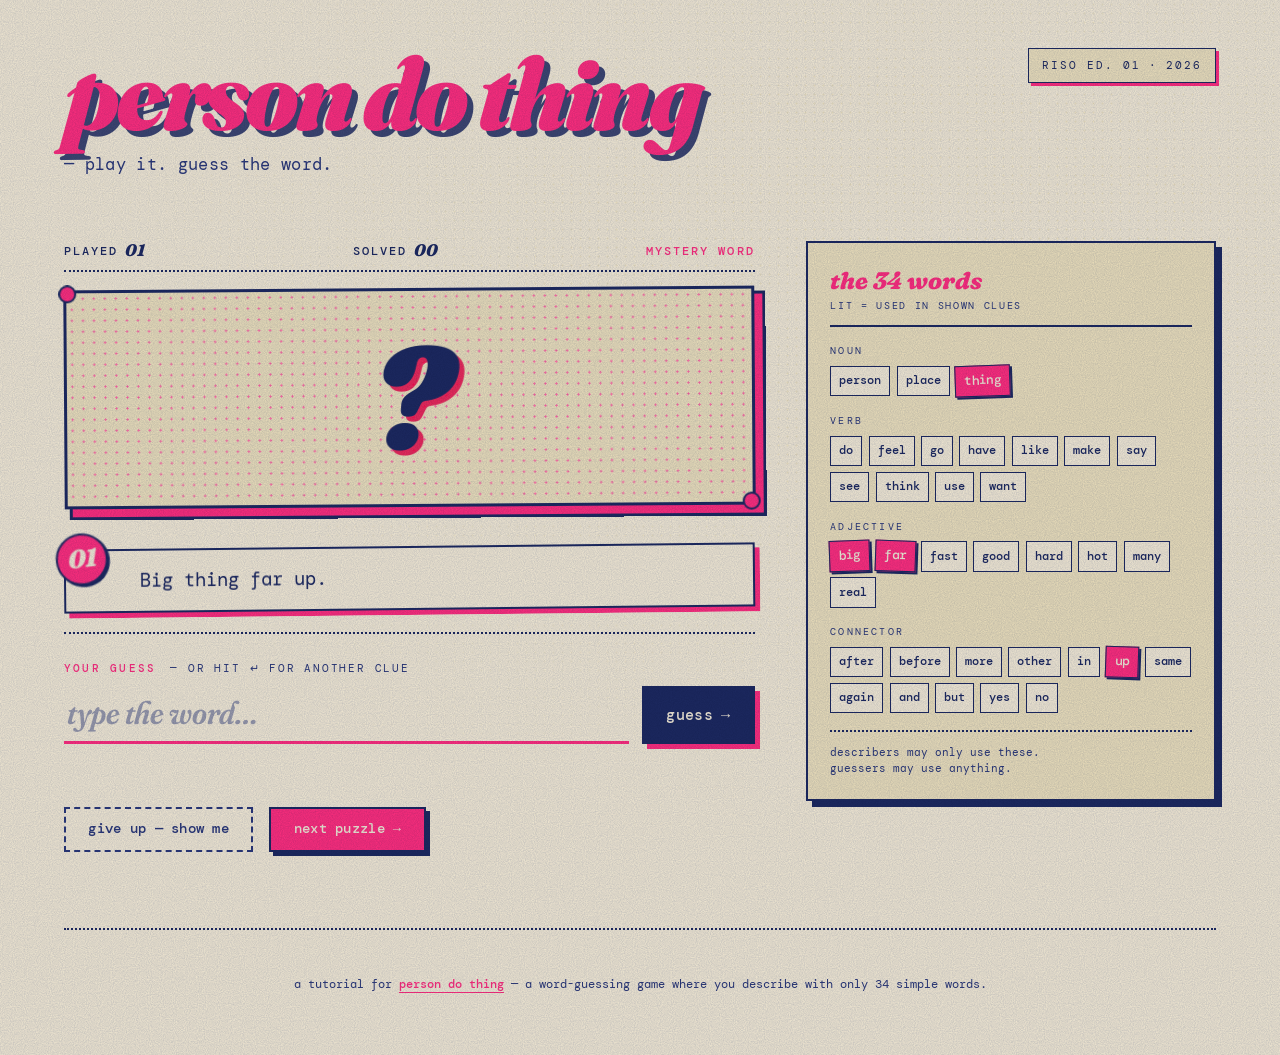
==== index.html @ 8bbe28fc "Add more puzzles" ====
<!doctype html>
<html lang="en">
<head>
  <meta charset="utf-8">
  <meta name="viewport" content="width=device-width, initial-scale=1">
  <title>Person Do Thing — play it</title>
  <meta name="description" content="An interactive tutorial for Person Do Thing. Guess the hidden word from clues built using only 34 simple words.">
  <link rel="preconnect" href="https://fonts.googleapis.com">
  <link rel="preconnect" href="https://fonts.gstatic.com" crossorigin>
  <link href="https://fonts.googleapis.com/css2?family=Fraunces:ital,opsz,wght,SOFT@0,9..144,300..900,0..100;1,9..144,300..900,0..100&family=DM+Mono:ital,wght@0,300;0,400;0,500;1,400&display=swap" rel="stylesheet">
  <link rel="stylesheet" href="styles.css">
</head>
<body>
  <div class="grain" aria-hidden="true"></div>
  <div class="halftone-bg" aria-hidden="true"></div>

  <header class="masthead">
    <div class="title-stack">
      <h1 class="title" data-text="Person Do Thing">Person Do Thing</h1>
      <p class="subtitle">— play it. guess the word.</p>
    </div>
    <div class="colophon">
      <span>riso ed. 01</span>
      <span>·</span>
      <span>2026</span>
    </div>
  </header>

  <main class="stage">
    <section class="puzzle">
      <div class="puzzle-meta">
        <span class="meta-stat">played <strong id="played-num">00</strong></span>
        <span class="meta-stat meta-solved">solved <strong id="solved-num">00</strong></span>
        <span class="puzzle-label">mystery word</span>
      </div>

      <div class="mystery" id="mystery" data-state="hidden">
        <span class="mystery-text" id="mystery-text" data-text="?">?</span>
      </div>

      <ol class="clues" id="clues" aria-live="polite"></ol>

      <form class="guess-form" id="guess-form" autocomplete="off" novalidate>
        <label class="guess-label" for="guess-input">
          your guess <span class="guess-hint">— or hit ↵ for another clue</span>
        </label>
        <div class="guess-row">
          <input
            class="guess-input"
            id="guess-input"
            type="text"
            placeholder="type the word…"
            spellcheck="false"
            autocapitalize="off">
          <button class="btn btn-primary" type="submit">
            guess <span class="btn-arrow">→</span>
          </button>
        </div>
        <p class="feedback" id="feedback" aria-live="polite"></p>
      </form>

      <div class="reveal-controls">
        <button class="btn btn-ghost" id="reveal-btn" type="button">give up — show me</button>
        <button class="btn btn-ghost btn-next" id="next-puzzle-btn" type="button" hidden>
          next puzzle <span class="btn-arrow">→</span>
        </button>
      </div>
    </section>

    <aside class="palette" aria-label="Allowed vocabulary">
      <div class="palette-header">
        <span class="palette-title">the 34 words</span>
        <span class="palette-sub">lit = used in shown clues</span>
      </div>

      <div class="palette-group">
        <span class="palette-cat">noun</span>
        <ul class="palette-words" id="cat-noun"></ul>
      </div>
      <div class="palette-group">
        <span class="palette-cat">verb</span>
        <ul class="palette-words" id="cat-verb"></ul>
      </div>
      <div class="palette-group">
        <span class="palette-cat">adjective</span>
        <ul class="palette-words" id="cat-adj"></ul>
      </div>
      <div class="palette-group">
        <span class="palette-cat">connector</span>
        <ul class="palette-words" id="cat-conn"></ul>
      </div>

      <p class="palette-foot">describers may only use these.<br>guessers may use anything.</p>
    </aside>
  </main>

  <footer class="footer">
    <p>
      a tutorial for <a href="https://persondothing.com">person do thing</a> —
      a word-guessing game where you describe with only 34 simple words.
    </p>
  </footer>

  <script src="app.js" defer></script>
</body>
</html>
---- styles.css ----
/* ============================================================
   PERSON DO THING — riso zine edition
   palette: cream paper, federal ink blue, fluorescent pink
   ============================================================ */

:root {
  --paper:      #f3e9d2;
  --paper-2:    #ecdfba;
  --paper-3:    #e3d39e;
  --ink:        #1c2960;
  --ink-soft:   #2a3878;
  --pink:       #ff2e7e;
  --pink-soft:  #ff6ba3;
  --black:      #14141a;

  --font-display: "Fraunces", "Times New Roman", serif;
  --font-mono:    "DM Mono", "Courier New", monospace;

  --rotate-1: -0.6deg;
  --rotate-2:  0.5deg;
  --rotate-3: -0.3deg;
  --rotate-4:  0.8deg;

  --shadow-pink: 5px 5px 0 0 var(--pink);
  --shadow-ink:  5px 5px 0 0 var(--ink);
}

* { box-sizing: border-box; }

html {
  scroll-behavior: smooth;
  -webkit-text-size-adjust: 100%;
}

body {
  margin: 0;
  background: var(--paper);
  color: var(--ink);
  font-family: var(--font-mono);
  font-size: 16px;
  line-height: 1.55;
  font-feature-settings: "ss01", "ss02";
  min-height: 100vh;
  position: relative;
  overflow-x: hidden;
}

/* ---------- texture overlays ---------- */

.grain {
  position: fixed;
  inset: -50%;
  pointer-events: none;
  z-index: 100;
  opacity: 0.32;
  mix-blend-mode: multiply;
  background-image: url("data:image/svg+xml;utf8,<svg xmlns='http://www.w3.org/2000/svg' width='280' height='280'><filter id='n'><feTurbulence type='fractalNoise' baseFrequency='0.92' numOctaves='2' stitchTiles='stitch'/><feColorMatrix type='matrix' values='0 0 0 0 0.11  0 0 0 0 0.16  0 0 0 0 0.38  0 0 0 1 0'/></filter><rect width='100%25' height='100%25' filter='url(%23n)'/></svg>");
}

.halftone-bg {
  position: fixed;
  inset: 0;
  pointer-events: none;
  z-index: 0;
  opacity: 0.35;
  background-image: radial-gradient(circle at center, var(--paper-3) 0.8px, transparent 1.2px);
  background-size: 9px 9px;
  mask-image: radial-gradient(ellipse 80% 70% at 70% 30%, #000 30%, transparent 100%);
  -webkit-mask-image: radial-gradient(ellipse 80% 70% at 70% 30%, #000 30%, transparent 100%);
}

/* ---------- layout shell ---------- */

.masthead,
.stage,
.footer {
  position: relative;
  z-index: 2;
}

.masthead {
  display: flex;
  justify-content: space-between;
  align-items: flex-start;
  padding: clamp(1.5rem, 4vw, 3rem) clamp(1.5rem, 5vw, 4rem) 0;
  gap: 2rem;
}

.title-stack { max-width: 80%; }

.title {
  font-family: var(--font-display);
  font-weight: 900;
  font-variation-settings: "SOFT" 30, "opsz" 144;
  font-size: clamp(2.6rem, 8.4vw, 6.4rem);
  line-height: 0.88;
  letter-spacing: -0.035em;
  color: var(--pink);
  margin: 0;
  position: relative;
  display: inline-block;
  text-transform: lowercase;
  font-style: italic;
  animation: title-stamp 0.9s cubic-bezier(.2,.9,.25,1.2) both;
}

.title::before {
  content: attr(data-text);
  position: absolute;
  inset: 0;
  color: var(--ink);
  z-index: -1;
  transform: translate(6px, 6px);
  mix-blend-mode: multiply;
  opacity: 0.85;
}

@keyframes title-stamp {
  0%   { opacity: 0; transform: translateY(-12px) rotate(-2deg) scale(1.04); }
  60%  { opacity: 1; transform: translateY(2px) rotate(0.4deg) scale(0.99); }
  100% { opacity: 1; transform: translateY(0) rotate(0) scale(1); }
}

.subtitle {
  font-family: var(--font-mono);
  font-size: clamp(0.85rem, 1.4vw, 1.05rem);
  margin: 0.8rem 0 0;
  color: var(--ink-soft);
  letter-spacing: 0.02em;
  animation: fade-in 1s 0.4s both;
}

.colophon {
  font-family: var(--font-mono);
  font-size: 0.7rem;
  text-transform: uppercase;
  letter-spacing: 0.18em;
  color: var(--ink);
  display: flex;
  gap: 0.5rem;
  padding: 0.5rem 0.8rem;
  border: 1.5px solid var(--ink);
  background: var(--paper-2);
  box-shadow: 3px 3px 0 0 var(--pink);
  transform: rotate(2deg);
  white-space: nowrap;
  animation: fade-in 1s 0.6s both;
}

@keyframes fade-in {
  from { opacity: 0; transform: translateY(6px); }
  to   { opacity: 1; transform: translateY(0); }
}

/* ---------- main stage grid ---------- */

.stage {
  display: grid;
  grid-template-columns: minmax(0, 1.6fr) minmax(0, 0.95fr);
  gap: clamp(2rem, 4vw, 4rem);
  padding: clamp(2rem, 5vw, 4rem) clamp(1.5rem, 5vw, 4rem) clamp(3rem, 6vw, 5rem);
  align-items: start;
}

@media (max-width: 880px) {
  .stage {
    grid-template-columns: 1fr;
  }
}

/* ---------- puzzle column ---------- */

.puzzle {
  position: relative;
  animation: fade-in 0.9s 0.2s both;
}

.puzzle-meta {
  display: flex;
  justify-content: space-between;
  align-items: baseline;
  gap: 1rem;
  flex-wrap: wrap;
  font-family: var(--font-mono);
  text-transform: uppercase;
  letter-spacing: 0.18em;
  font-size: 0.72rem;
  color: var(--ink-soft);
  margin-bottom: 0.6rem;
  padding-bottom: 0.6rem;
  border-bottom: 2px dotted var(--ink);
}

.meta-stat {
  font-weight: 500;
  color: var(--ink);
  display: inline-flex;
  gap: 0.4rem;
  align-items: baseline;
}

.meta-stat strong {
  font-family: var(--font-display);
  font-style: italic;
  font-variation-settings: "SOFT" 50;
  font-weight: 800;
  font-size: 1.05rem;
  letter-spacing: -0.01em;
  color: var(--ink);
  line-height: 1;
  position: relative;
  top: 1px;
}

.meta-solved.has-solves strong {
  color: var(--pink);
}

.puzzle-label {
  color: var(--pink);
  font-weight: 500;
}

/* ---------- mystery slot ---------- */

.mystery {
  margin: 1rem 0 2.4rem;
  padding: clamp(1.4rem, 4vw, 2.6rem) 1rem;
  border: 3px solid var(--ink);
  background:
    radial-gradient(circle at center, var(--pink-soft) 0.9px, transparent 1.4px) 0 0 / 11px 11px,
    var(--paper-2);
  box-shadow:
    8px 8px 0 0 var(--pink),
    8px 8px 0 3px var(--ink);
  text-align: center;
  position: relative;
  transform: rotate(-0.4deg);
  transition: transform 0.4s cubic-bezier(.2,.9,.3,1.1);
}

.mystery[data-state="revealed"] {
  background:
    radial-gradient(circle at center, var(--pink) 1.1px, transparent 1.6px) 0 0 / 11px 11px,
    var(--paper-2);
  transform: rotate(-0.4deg) scale(1.005);
}

.mystery::before,
.mystery::after {
  content: "";
  position: absolute;
  width: 14px;
  height: 14px;
  background: var(--pink);
  border: 2px solid var(--ink);
  border-radius: 50%;
}
.mystery::before { top: -8px; left: -8px; }
.mystery::after  { bottom: -8px; right: -8px; }

.mystery-text {
  font-family: var(--font-display);
  font-variation-settings: "SOFT" 100, "opsz" 144;
  font-weight: 900;
  font-style: italic;
  font-size: clamp(4.5rem, 14vw, 9rem);
  line-height: 0.9;
  color: var(--ink);
  position: relative;
  display: inline-block;
  text-transform: lowercase;
  letter-spacing: -0.04em;
}

.mystery-text::before {
  content: attr(data-text);
  position: absolute;
  inset: 0;
  color: var(--pink);
  z-index: -1;
  transform: translate(5px, 5px);
  mix-blend-mode: multiply;
}

.mystery[data-state="revealed"] .mystery-text {
  animation: stamp-in 0.7s cubic-bezier(.2,.9,.25,1.4) both;
}

@keyframes stamp-in {
  0%   { opacity: 0; transform: scale(1.6) rotate(-6deg); }
  40%  { opacity: 1; }
  70%  { transform: scale(0.96) rotate(0.8deg); }
  100% { transform: scale(1) rotate(0); }
}

/* ---------- clue list ---------- */

.clues {
  list-style: none;
  margin: 0 0 1.4rem;
  padding: 0;
  display: flex;
  flex-direction: column;
  gap: 1.2rem;
}

.clue {
  position: relative;
  background: var(--paper);
  border: 2.5px solid var(--ink);
  padding: 1rem 1.2rem 1rem 4.6rem;
  box-shadow: var(--shadow-pink);
  display: flex;
  align-items: center;
  min-height: 64px;
  animation: clue-drop 0.55s cubic-bezier(.2,.85,.3,1.15) both;
}

.clue:nth-child(odd)  { transform: rotate(var(--rotate-1)); }
.clue:nth-child(even) { transform: rotate(var(--rotate-2)); }
.clue:nth-child(3n)   { transform: rotate(var(--rotate-3)); }
.clue:nth-child(4n)   { transform: rotate(var(--rotate-4)); }

@keyframes clue-drop {
  0%   { opacity: 0; transform: translateY(-14px) rotate(-3deg) scale(1.03); }
  60%  { opacity: 1; }
  100% { opacity: 1; }
}

.clue-num {
  position: absolute;
  left: -10px;
  top: -18px;
  width: 52px;
  height: 52px;
  background: var(--pink);
  border: 2.5px solid var(--ink);
  border-radius: 50%;
  display: flex;
  align-items: center;
  justify-content: center;
  font-family: var(--font-display);
  font-weight: 900;
  font-style: italic;
  font-variation-settings: "SOFT" 30;
  font-size: 1.6rem;
  color: var(--paper);
  transform: rotate(-6deg);
  box-shadow: 2px 2px 0 0 var(--ink);
}

.clue-text {
  font-family: var(--font-mono);
  font-size: clamp(1rem, 1.5vw, 1.18rem);
  color: var(--ink);
  line-height: 1.45;
  font-weight: 400;
}

/* ---------- buttons ---------- */

.btn {
  font-family: var(--font-mono);
  font-size: 0.95rem;
  font-weight: 500;
  text-transform: lowercase;
  letter-spacing: 0.02em;
  padding: 0.85rem 1.4rem;
  border: 2.5px solid var(--ink);
  cursor: pointer;
  transition: transform 0.12s ease, box-shadow 0.12s ease;
  display: inline-flex;
  align-items: center;
  gap: 0.5rem;
  text-decoration: none;
  line-height: 1;
}

.btn:focus-visible {
  outline: 3px dashed var(--pink);
  outline-offset: 4px;
}

.btn-primary {
  background: var(--ink);
  color: var(--paper);
  box-shadow: var(--shadow-pink);
}

.btn-primary:hover {
  transform: translate(-2px, -2px);
  box-shadow: 7px 7px 0 0 var(--pink);
}
.btn-primary:active {
  transform: translate(2px, 2px);
  box-shadow: 2px 2px 0 0 var(--pink);
}

.btn-ghost {
  background: transparent;
  border: 2px dashed var(--ink-soft);
  color: var(--ink-soft);
  box-shadow: none;
  font-size: 0.85rem;
}
.btn-ghost:hover {
  background: var(--paper-2);
  color: var(--ink);
  border-color: var(--ink);
}

.btn-arrow { display: inline-block; transition: transform 0.2s ease; }
.btn:hover .btn-arrow { transform: translateX(3px); }

/* ---------- guess form ---------- */

.guess-form {
  margin-top: 0.5rem;
  padding-top: 1.6rem;
  border-top: 2px dotted var(--ink);
}

.guess-label {
  display: block;
  font-family: var(--font-mono);
  text-transform: uppercase;
  letter-spacing: 0.2em;
  font-size: 0.7rem;
  color: var(--pink);
  margin-bottom: 0.6rem;
  font-weight: 500;
}

.guess-hint {
  color: var(--ink-soft);
  font-weight: 400;
  letter-spacing: 0.16em;
  margin-left: 0.3rem;
}

.guess-row {
  display: flex;
  gap: 0.8rem;
  align-items: stretch;
  flex-wrap: wrap;
}

.guess-input {
  flex: 1 1 16rem;
  min-width: 0;
  font-family: var(--font-display);
  font-variation-settings: "SOFT" 60, "opsz" 144;
  font-style: italic;
  font-weight: 600;
  font-size: clamp(1.4rem, 3vw, 2rem);
  background: transparent;
  border: none;
  border-bottom: 3px solid var(--ink);
  padding: 0.4rem 0.2rem 0.6rem;
  color: var(--ink);
  outline: none;
  caret-color: var(--pink);
}

.guess-input::placeholder {
  color: var(--ink-soft);
  opacity: 0.45;
  font-style: italic;
}

.guess-input:focus {
  border-bottom-color: var(--pink);
}

.guess-input.shake {
  animation: shake 0.45s;
}

@keyframes shake {
  0%, 100% { transform: translateX(0); }
  20%      { transform: translateX(-8px); }
  40%      { transform: translateX(7px); }
  60%      { transform: translateX(-5px); }
  80%      { transform: translateX(4px); }
}

.feedback {
  min-height: 1.4rem;
  margin: 0.9rem 0 0;
  font-family: var(--font-mono);
  font-size: 0.92rem;
  color: var(--ink-soft);
}

.feedback[data-tone="wrong"] {
  color: var(--pink);
  font-weight: 500;
}

.feedback[data-tone="right"] {
  color: var(--ink);
  font-weight: 500;
}

.feedback[data-tone="right"]::before {
  content: "★ ";
  color: var(--pink);
}

/* ---------- reveal controls ---------- */

.reveal-controls {
  display: flex;
  gap: 1rem;
  margin-top: 1.6rem;
  flex-wrap: wrap;
}

.btn-next {
  background: var(--pink);
  color: var(--paper);
  border: 2.5px solid var(--ink);
  box-shadow: 4px 4px 0 0 var(--ink);
  border-style: solid;
  font-weight: 500;
}
.btn-next:hover {
  transform: translate(-2px, -2px);
  box-shadow: 6px 6px 0 0 var(--ink);
  background: var(--ink);
  color: var(--paper);
}

/* ---------- vocabulary palette ---------- */

.palette {
  position: sticky;
  top: 1.5rem;
  padding: 1.6rem 1.4rem 1.4rem;
  background: var(--paper-2);
  border: 2.5px solid var(--ink);
  box-shadow: 6px 6px 0 0 var(--ink);
  transform: rotate(0.4deg);
  animation: fade-in 0.9s 0.5s both;
}

@media (max-width: 880px) {
  .palette {
    position: static;
    transform: none;
  }
}

.palette-header {
  display: flex;
  flex-direction: column;
  border-bottom: 2px solid var(--ink);
  padding-bottom: 0.7rem;
  margin-bottom: 1rem;
}

.palette-title {
  font-family: var(--font-display);
  font-style: italic;
  font-weight: 800;
  font-variation-settings: "SOFT" 80;
  font-size: 1.5rem;
  color: var(--pink);
  text-transform: lowercase;
  line-height: 1;
}

.palette-sub {
  font-family: var(--font-mono);
  font-size: 0.65rem;
  text-transform: uppercase;
  letter-spacing: 0.16em;
  color: var(--ink-soft);
  margin-top: 0.35rem;
}

.palette-group {
  margin-bottom: 1.05rem;
}

.palette-cat {
  display: block;
  font-family: var(--font-mono);
  font-size: 0.62rem;
  text-transform: uppercase;
  letter-spacing: 0.22em;
  color: var(--ink-soft);
  margin-bottom: 0.45rem;
}

.palette-words {
  list-style: none;
  margin: 0;
  padding: 0;
  display: flex;
  flex-wrap: wrap;
  gap: 0.36rem 0.4rem;
}

.word {
  font-family: var(--font-mono);
  font-size: 0.78rem;
  font-weight: 500;
  text-transform: lowercase;
  padding: 0.28rem 0.5rem;
  border: 1.5px solid var(--ink);
  background: var(--paper);
  color: var(--ink);
  transition:
    background 0.35s ease,
    color 0.35s ease,
    transform 0.35s cubic-bezier(.2,.9,.3,1.3),
    box-shadow 0.35s ease;
}

.word.lit {
  background: var(--pink);
  color: var(--paper);
  border-color: var(--ink);
  box-shadow: 2px 2px 0 0 var(--ink);
  transform: rotate(-2deg) scale(1.05);
}

.word.lit:nth-child(even) {
  transform: rotate(2deg) scale(1.05);
}

.palette-foot {
  margin: 1rem 0 0;
  padding-top: 0.8rem;
  border-top: 2px dotted var(--ink);
  font-family: var(--font-mono);
  font-size: 0.7rem;
  line-height: 1.4;
  color: var(--ink-soft);
  text-transform: lowercase;
}

/* ---------- footer ---------- */

.footer {
  padding: 2rem clamp(1.5rem, 5vw, 4rem) 3rem;
  border-top: 2px dotted var(--ink);
  margin: 0 clamp(1.5rem, 5vw, 4rem);
  font-family: var(--font-mono);
  font-size: 0.78rem;
  color: var(--ink-soft);
  text-align: center;
}

.footer a {
  color: var(--pink);
  text-decoration: none;
  font-weight: 500;
  border-bottom: 1.5px solid var(--pink);
}
.footer a:hover {
  background: var(--pink);
  color: var(--paper);
}

/* ---------- reduced motion ---------- */

@media (prefers-reduced-motion: reduce) {
  *, *::before, *::after {
    animation-duration: 0.01ms !important;
    animation-iteration-count: 1 !important;
    transition-duration: 0.01ms !important;
  }
}
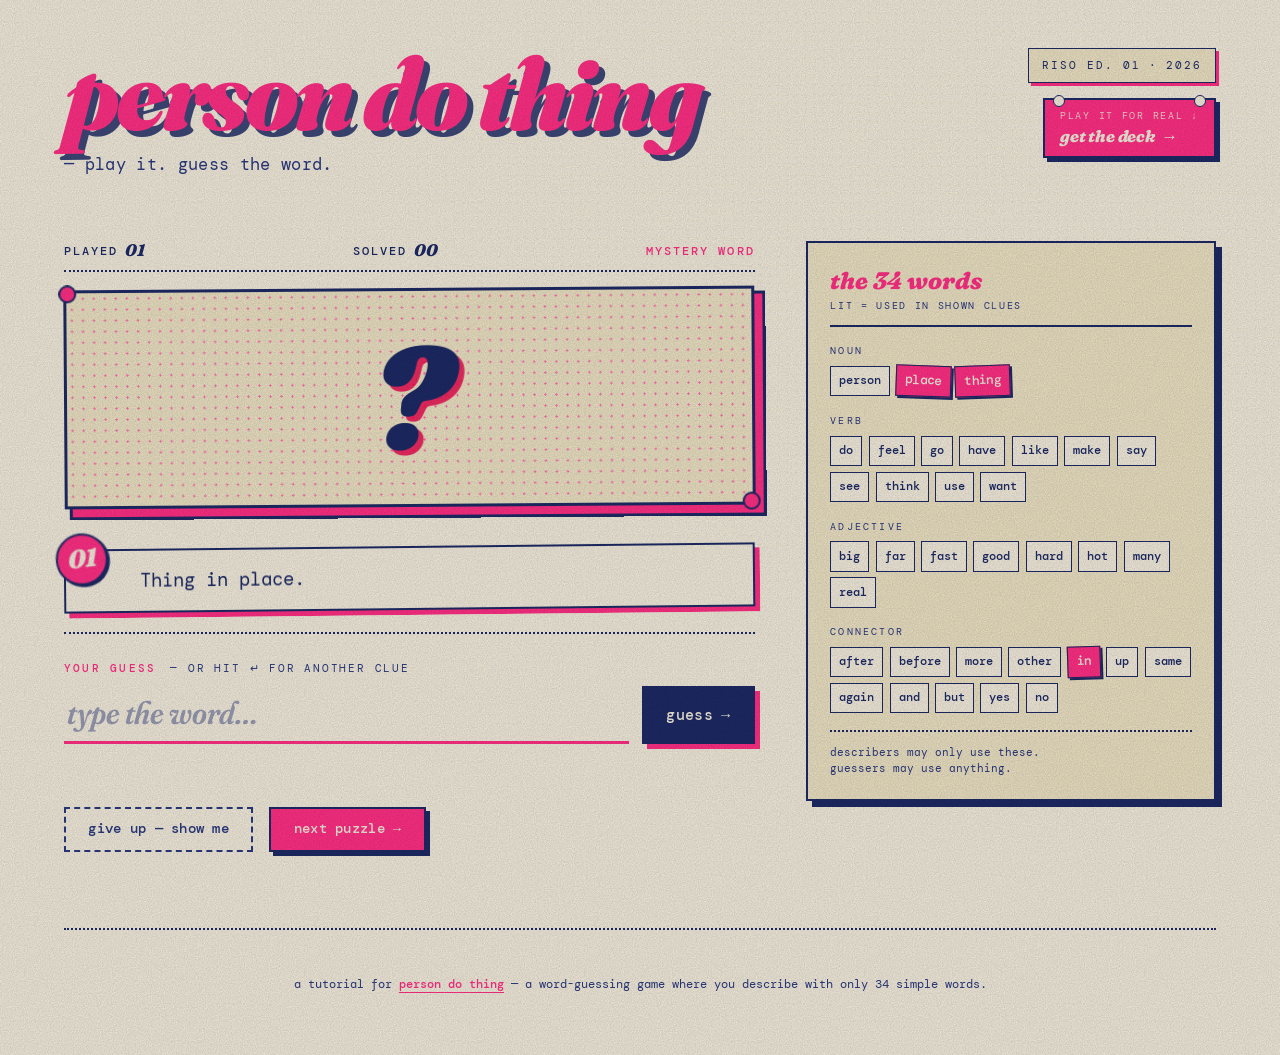
==== commit 1a3d9e50: "Add sales funnel" ====
--- a/index.html
+++ b/index.html
@@ -19,10 +19,19 @@
       <h1 class="title" data-text="Person Do Thing">Person Do Thing</h1>
       <p class="subtitle">— play it. guess the word.</p>
     </div>
-    <div class="colophon">
-      <span>riso ed. 01</span>
-      <span>·</span>
-      <span>2026</span>
+    <div class="masthead-meta">
+      <div class="colophon">
+        <span>riso ed. 01</span>
+        <span>·</span>
+        <span>2026</span>
+      </div>
+      <a class="buy-pin"
+         href="https://want.persondothing.com/?utm_source=play_site&utm_medium=masthead"
+         target="_blank"
+         rel="noopener">
+        <span class="buy-pin-eyebrow">play it for real ↓</span>
+        <span class="buy-pin-cta">get the deck <span class="buy-pin-arrow">→</span></span>
+      </a>
     </div>
   </header>
 
--- a/styles.css
+++ b/styles.css
@@ -130,6 +130,13 @@
   animation: fade-in 1s 0.4s both;
 }
 
+.masthead-meta {
+  display: flex;
+  flex-direction: column;
+  align-items: flex-end;
+  gap: 0.9rem;
+}
+
 .colophon {
   font-family: var(--font-mono);
   font-size: 0.7rem;
@@ -147,6 +154,84 @@
   animation: fade-in 1s 0.6s both;
 }
 
+/* always-on buy-the-deck pin in the masthead */
+.buy-pin {
+  display: flex;
+  flex-direction: column;
+  align-items: flex-start;
+  gap: 0.25rem;
+  padding: 0.6rem 0.95rem 0.7rem;
+  background: var(--pink);
+  border: 2px solid var(--ink);
+  box-shadow: 4px 4px 0 0 var(--ink);
+  text-decoration: none;
+  color: var(--paper);
+  transform: rotate(-2.4deg);
+  transition:
+    transform 0.18s cubic-bezier(.2,.9,.3,1.2),
+    box-shadow 0.18s ease;
+  animation: fade-in 1s 0.75s both;
+  position: relative;
+}
+
+.buy-pin::before,
+.buy-pin::after {
+  content: "";
+  position: absolute;
+  width: 10px;
+  height: 10px;
+  background: var(--paper);
+  border: 1.5px solid var(--ink);
+  border-radius: 50%;
+}
+.buy-pin::before { top: -5px; left: 8px; }
+.buy-pin::after  { top: -5px; right: 8px; }
+
+.buy-pin:hover {
+  transform: rotate(-1deg) translate(-2px, -2px);
+  box-shadow: 6px 6px 0 0 var(--ink);
+}
+.buy-pin:active {
+  transform: rotate(-2.4deg) translate(2px, 2px);
+  box-shadow: 2px 2px 0 0 var(--ink);
+}
+
+.buy-pin-eyebrow {
+  font-family: var(--font-mono);
+  font-size: 0.6rem;
+  text-transform: uppercase;
+  letter-spacing: 0.18em;
+  opacity: 0.85;
+}
+
+.buy-pin-cta {
+  font-family: var(--font-display);
+  font-style: italic;
+  font-weight: 800;
+  font-variation-settings: "SOFT" 60;
+  font-size: 1.05rem;
+  letter-spacing: -0.01em;
+  line-height: 1;
+  display: inline-flex;
+  align-items: center;
+  gap: 0.35rem;
+}
+
+.buy-pin-arrow { display: inline-block; transition: transform 0.2s ease; }
+.buy-pin:hover .buy-pin-arrow { transform: translateX(3px); }
+
+@media (max-width: 640px) {
+  .masthead {
+    flex-direction: column;
+    align-items: flex-start;
+  }
+  .masthead-meta {
+    flex-direction: row;
+    align-items: flex-start;
+    flex-wrap: wrap;
+  }
+}
+
 @keyframes fade-in {
   from { opacity: 0; transform: translateY(6px); }
   to   { opacity: 1; transform: translateY(0); }
@@ -220,6 +305,154 @@
   color: var(--pink);
   font-weight: 500;
 }
+
+/* ---------- cross-sell milestone card ---------- */
+
+.cross-sell {
+  position: relative;
+  margin: 1.4rem 0 0.6rem;
+  padding: 1.4rem 1.6rem 1.5rem;
+  background:
+    radial-gradient(circle at center, rgba(255, 46, 126, 0.22) 0.9px, transparent 1.4px) 0 0 / 11px 11px,
+    var(--paper);
+  border: 3px solid var(--ink);
+  box-shadow:
+    7px 7px 0 0 var(--pink),
+    7px 7px 0 3px var(--ink);
+  transform: rotate(-1.2deg);
+  animation: cross-sell-stamp 0.7s cubic-bezier(.2,.85,.25,1.3) both;
+  overflow: hidden;
+}
+
+.cross-sell::before {
+  content: "";
+  position: absolute;
+  inset: 6px;
+  border: 1.5px dashed var(--ink);
+  pointer-events: none;
+  opacity: 0.35;
+}
+
+@keyframes cross-sell-stamp {
+  0%   { opacity: 0; transform: translateY(-12px) rotate(-5deg) scale(1.04); }
+  60%  { opacity: 1; transform: translateY(2px) rotate(-0.4deg) scale(0.99); }
+  100% { opacity: 1; transform: translateY(0) rotate(-1.2deg) scale(1); }
+}
+
+.cross-sell.dismissed {
+  animation: cross-sell-out 0.28s ease forwards;
+  pointer-events: none;
+}
+
+@keyframes cross-sell-out {
+  to { opacity: 0; transform: translateY(-8px) rotate(-3deg) scale(0.96); }
+}
+
+.cross-sell-close {
+  position: absolute;
+  top: 0.5rem;
+  right: 0.6rem;
+  width: 28px;
+  height: 28px;
+  background: transparent;
+  border: 1.5px solid var(--ink);
+  color: var(--ink);
+  font-family: var(--font-display);
+  font-size: 1.3rem;
+  line-height: 1;
+  cursor: pointer;
+  display: flex;
+  align-items: center;
+  justify-content: center;
+  padding: 0;
+  transition: background 0.15s ease, color 0.15s ease;
+}
+.cross-sell-close:hover {
+  background: var(--ink);
+  color: var(--paper);
+}
+
+.cross-sell-eyebrow {
+  font-family: var(--font-mono);
+  font-size: 0.68rem;
+  text-transform: uppercase;
+  letter-spacing: 0.22em;
+  color: var(--pink);
+  margin: 0 0 0.5rem;
+  font-weight: 500;
+}
+
+.cross-sell-headline {
+  font-family: var(--font-display);
+  font-style: italic;
+  font-weight: 900;
+  font-variation-settings: "SOFT" 50, "opsz" 144;
+  font-size: clamp(1.7rem, 3.6vw, 2.6rem);
+  line-height: 1;
+  letter-spacing: -0.02em;
+  color: var(--ink);
+  margin: 0 0 0.6rem;
+  text-transform: lowercase;
+  position: relative;
+  display: inline-block;
+}
+
+.cross-sell-headline::before {
+  content: "";
+  position: absolute;
+  left: -4px;
+  right: -4px;
+  bottom: 0.05em;
+  height: 0.32em;
+  background: var(--pink);
+  z-index: -1;
+  opacity: 0.55;
+  mix-blend-mode: multiply;
+  transform: rotate(-0.5deg);
+}
+
+.cross-sell-body {
+  font-family: var(--font-mono);
+  font-size: 0.92rem;
+  line-height: 1.5;
+  color: var(--ink);
+  margin: 0 0 1.1rem;
+  max-width: 32rem;
+}
+
+.cross-sell-cta {
+  display: inline-flex;
+  align-items: center;
+  gap: 0.5rem;
+  padding: 0.85rem 1.4rem;
+  font-family: var(--font-mono);
+  font-size: 0.95rem;
+  font-weight: 500;
+  text-transform: lowercase;
+  letter-spacing: 0.02em;
+  background: var(--ink);
+  color: var(--paper);
+  border: 2.5px solid var(--ink);
+  box-shadow: 4px 4px 0 0 var(--pink);
+  text-decoration: none;
+  transition: transform 0.15s ease, box-shadow 0.15s ease;
+}
+.cross-sell-cta:hover {
+  transform: translate(-2px, -2px);
+  background: var(--pink);
+  color: var(--paper);
+  box-shadow: 6px 6px 0 0 var(--ink);
+}
+.cross-sell-cta:active {
+  transform: translate(2px, 2px);
+  box-shadow: 2px 2px 0 0 var(--ink);
+}
+
+.cross-sell-arrow {
+  display: inline-block;
+  transition: transform 0.2s ease;
+}
+.cross-sell-cta:hover .cross-sell-arrow { transform: translateX(3px); }
 
 /* ---------- mystery slot ---------- */
 
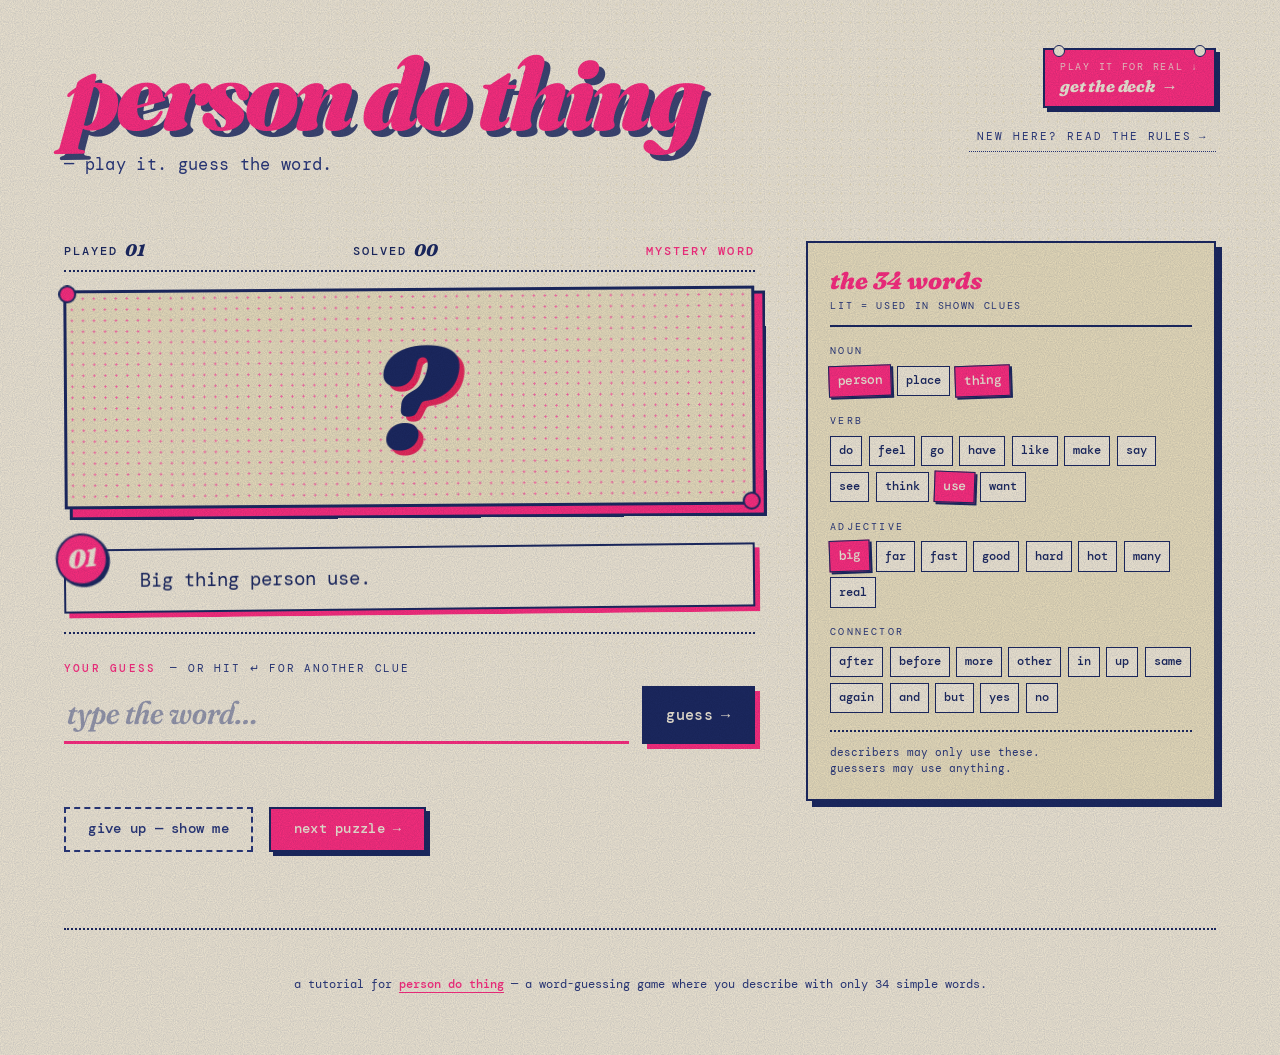
==== commit a30f3af6: "Improvements to sales funnel" ====
--- a/index.html
+++ b/index.html
@@ -20,17 +20,18 @@
       <p class="subtitle">— play it. guess the word.</p>
     </div>
     <div class="masthead-meta">
-      <div class="colophon">
-        <span>riso ed. 01</span>
-        <span>·</span>
-        <span>2026</span>
-      </div>
       <a class="buy-pin"
          href="https://want.persondothing.com/?utm_source=play_site&utm_medium=masthead"
          target="_blank"
          rel="noopener">
         <span class="buy-pin-eyebrow">play it for real ↓</span>
         <span class="buy-pin-cta">get the deck <span class="buy-pin-arrow">→</span></span>
+      </a>
+      <a class="rules-link"
+         href="https://persondothing.com/howto.html"
+         target="_blank"
+         rel="noopener">
+        new here? read the rules <span class="rules-link-arrow">→</span>
       </a>
     </div>
   </header>
--- a/styles.css
+++ b/styles.css
@@ -137,22 +137,34 @@
   gap: 0.9rem;
 }
 
-.colophon {
-  font-family: var(--font-mono);
-  font-size: 0.7rem;
+/* quiet "new here?" rules link below the buy-pin */
+.rules-link {
+  font-family: var(--font-mono);
+  font-size: 0.68rem;
   text-transform: uppercase;
   letter-spacing: 0.18em;
-  color: var(--ink);
-  display: flex;
-  gap: 0.5rem;
-  padding: 0.5rem 0.8rem;
-  border: 1.5px solid var(--ink);
-  background: var(--paper-2);
-  box-shadow: 3px 3px 0 0 var(--pink);
-  transform: rotate(2deg);
+  color: var(--ink-soft);
+  text-decoration: none;
+  padding: 0.35rem 0.55rem;
+  border-bottom: 1.5px dotted var(--ink-soft);
+  display: inline-flex;
+  align-items: center;
+  gap: 0.4rem;
   white-space: nowrap;
-  animation: fade-in 1s 0.6s both;
-}
+  transition: color 0.18s ease, border-color 0.18s ease;
+  animation: fade-in 1s 0.85s both;
+}
+
+.rules-link:hover {
+  color: var(--pink);
+  border-bottom-color: var(--pink);
+}
+
+.rules-link-arrow {
+  display: inline-block;
+  transition: transform 0.2s ease;
+}
+.rules-link:hover .rules-link-arrow { transform: translateX(3px); }
 
 /* always-on buy-the-deck pin in the masthead */
 .buy-pin {
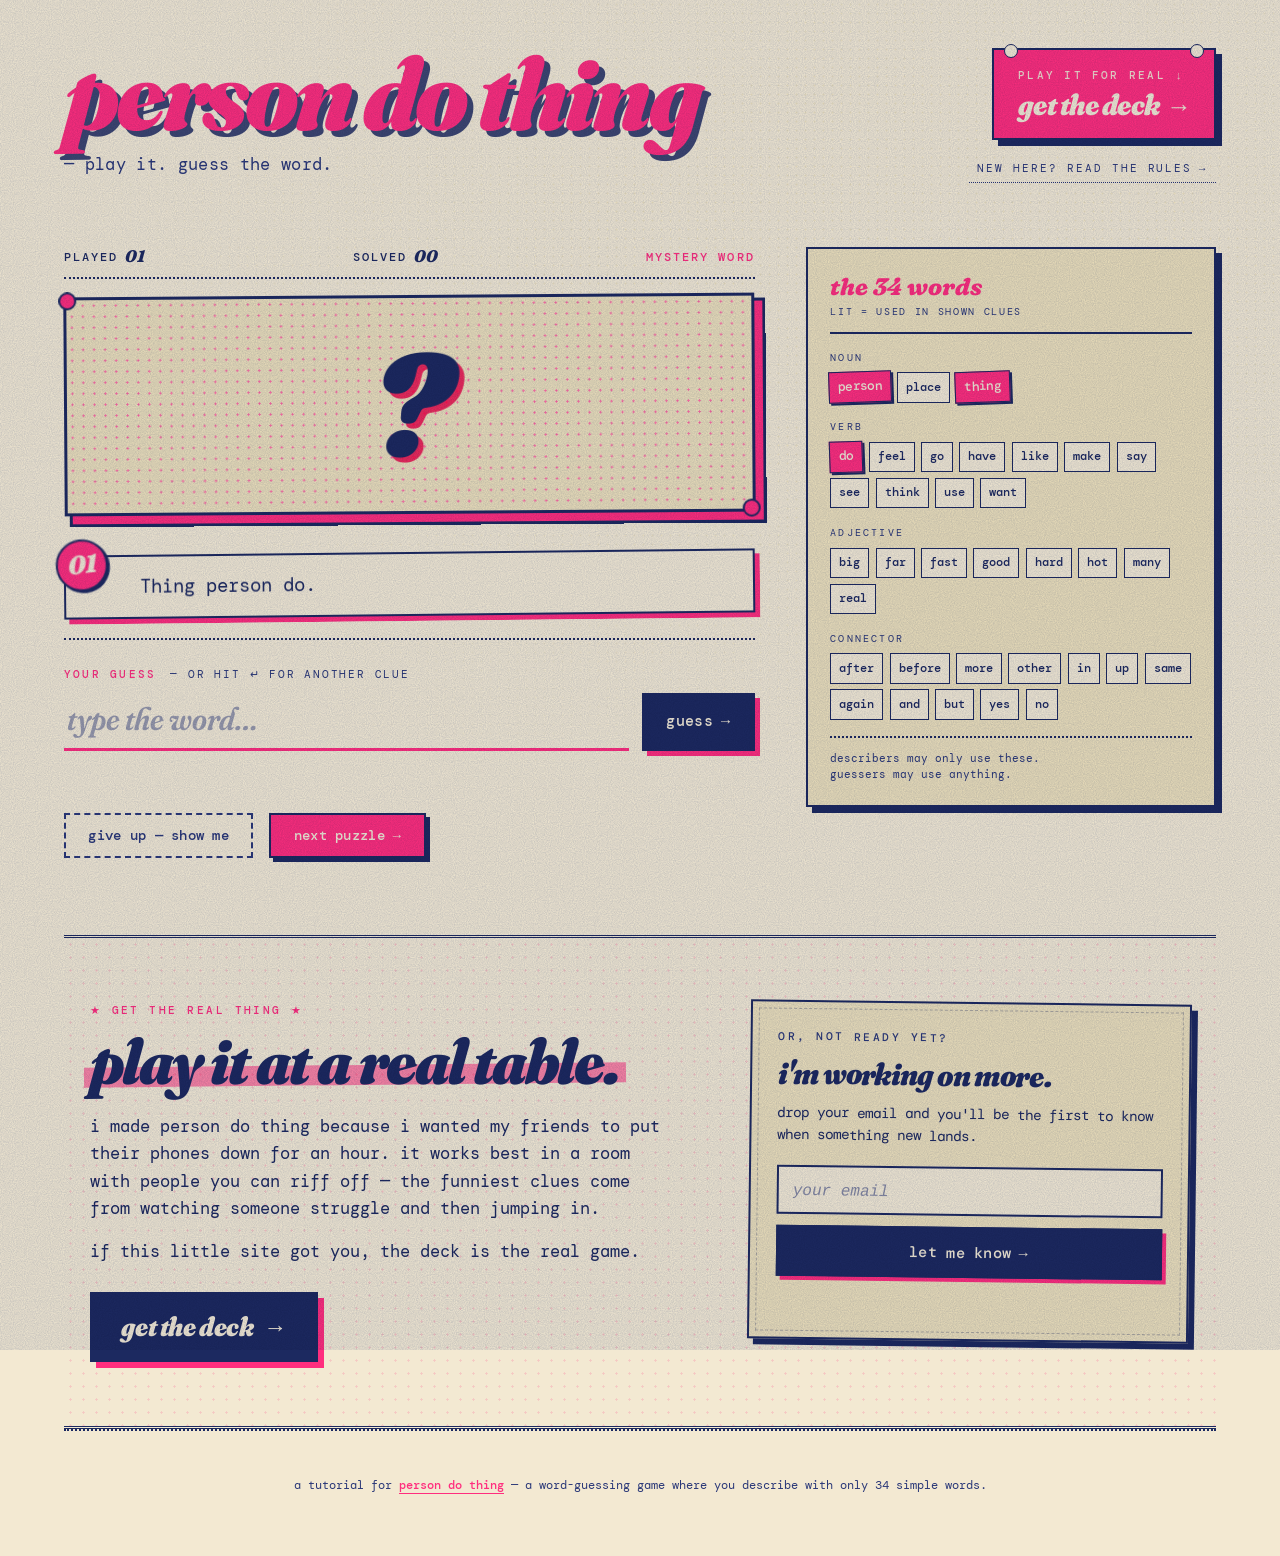
==== commit 58b0ed88: "Add email to popups; add sales deck to bottom of page" ====
--- a/index.html
+++ b/index.html
@@ -104,6 +104,58 @@
     </aside>
   </main>
 
+  <!--
+    DECK SECTION — the "exit moment" sales surface.
+    Two-column block: first-person pitch on the left, email signup on the right.
+    The signup form is currently visual-only (no real backend).
+    To wire it up to a real provider, see the TODO in app.js next to handleSignup.
+  -->
+  <section class="deck" id="deck">
+    <div class="deck-grid">
+
+      <div class="deck-pitch">
+        <p class="deck-eyebrow">★ get the real thing ★</p>
+        <h2 class="deck-headline">play it at a real table.</h2>
+        <p class="deck-body">
+          i made person do thing because i wanted my friends to put their phones down for an hour. it works best in a room with people you can riff off — the funniest clues come from watching someone struggle and then jumping in.
+        </p>
+        <p class="deck-body">
+          if this little site got you, the deck is the real game.
+        </p>
+        <a class="deck-cta"
+           href="https://want.persondothing.com/?utm_source=play_site&utm_medium=deck_section"
+           target="_blank"
+           rel="noopener">
+          get the deck <span class="deck-cta-arrow">→</span>
+        </a>
+      </div>
+
+      <div class="deck-signup">
+        <p class="deck-eyebrow deck-eyebrow-alt">or, not ready yet?</p>
+        <h3 class="deck-signup-headline">i'm working on more.</h3>
+        <p class="deck-signup-body">
+          drop your email and you'll be the first to know when something new lands.
+        </p>
+        <form class="signup-form" id="signup-form" novalidate>
+          <input
+            class="signup-input"
+            id="signup-email"
+            type="email"
+            name="email"
+            placeholder="your email"
+            required
+            spellcheck="false"
+            autocomplete="email">
+          <button class="signup-btn" type="submit">
+            let me know <span class="signup-btn-arrow">→</span>
+          </button>
+        </form>
+        <p class="signup-feedback" id="signup-feedback" aria-live="polite"></p>
+      </div>
+
+    </div>
+  </section>
+
   <footer class="footer">
     <p>
       a tutorial for <a href="https://persondothing.com">person do thing</a> —
--- a/styles.css
+++ b/styles.css
@@ -166,16 +166,16 @@
 }
 .rules-link:hover .rules-link-arrow { transform: translateX(3px); }
 
-/* always-on buy-the-deck pin in the masthead */
+/* always-on buy-the-deck pin in the masthead — bigger, louder version */
 .buy-pin {
   display: flex;
   flex-direction: column;
   align-items: flex-start;
-  gap: 0.25rem;
-  padding: 0.6rem 0.95rem 0.7rem;
+  gap: 0.4rem;
+  padding: 1.05rem 1.5rem 1.2rem;
   background: var(--pink);
-  border: 2px solid var(--ink);
-  box-shadow: 4px 4px 0 0 var(--ink);
+  border: 2.5px solid var(--ink);
+  box-shadow: 6px 6px 0 0 var(--ink);
   text-decoration: none;
   color: var(--paper);
   transform: rotate(-2.4deg);
@@ -184,53 +184,61 @@
     box-shadow 0.18s ease;
   animation: fade-in 1s 0.75s both;
   position: relative;
-}
-
+  max-width: 16rem;
+}
+
+/* tape-corner dots */
 .buy-pin::before,
 .buy-pin::after {
   content: "";
   position: absolute;
-  width: 10px;
-  height: 10px;
+  width: 12px;
+  height: 12px;
   background: var(--paper);
   border: 1.5px solid var(--ink);
   border-radius: 50%;
 }
-.buy-pin::before { top: -5px; left: 8px; }
-.buy-pin::after  { top: -5px; right: 8px; }
+.buy-pin::before { top: -6px; left: 10px; }
+.buy-pin::after  { top: -6px; right: 10px; }
 
 .buy-pin:hover {
-  transform: rotate(-1deg) translate(-2px, -2px);
-  box-shadow: 6px 6px 0 0 var(--ink);
+  transform: rotate(-1deg) translate(-3px, -3px);
+  box-shadow: 9px 9px 0 0 var(--ink);
 }
 .buy-pin:active {
   transform: rotate(-2.4deg) translate(2px, 2px);
-  box-shadow: 2px 2px 0 0 var(--ink);
+  box-shadow: 3px 3px 0 0 var(--ink);
 }
 
 .buy-pin-eyebrow {
   font-family: var(--font-mono);
-  font-size: 0.6rem;
+  font-size: 0.7rem;
   text-transform: uppercase;
-  letter-spacing: 0.18em;
-  opacity: 0.85;
+  letter-spacing: 0.2em;
+  font-weight: 500;
+  opacity: 0.92;
 }
 
 .buy-pin-cta {
   font-family: var(--font-display);
   font-style: italic;
-  font-weight: 800;
-  font-variation-settings: "SOFT" 60;
-  font-size: 1.05rem;
-  letter-spacing: -0.01em;
-  line-height: 1;
+  font-weight: 900;
+  font-variation-settings: "SOFT" 60, "opsz" 144;
+  font-size: 1.85rem;
+  letter-spacing: -0.025em;
+  line-height: 0.95;
   display: inline-flex;
-  align-items: center;
-  gap: 0.35rem;
-}
-
-.buy-pin-arrow { display: inline-block; transition: transform 0.2s ease; }
-.buy-pin:hover .buy-pin-arrow { transform: translateX(3px); }
+  align-items: baseline;
+  gap: 0.4rem;
+  text-transform: lowercase;
+}
+
+.buy-pin-arrow {
+  display: inline-block;
+  transition: transform 0.2s ease;
+  font-size: 0.85em;
+}
+.buy-pin:hover .buy-pin-arrow { transform: translateX(4px); }
 
 @media (max-width: 640px) {
   .masthead {
@@ -465,6 +473,113 @@
   transition: transform 0.2s ease;
 }
 .cross-sell-cta:hover .cross-sell-arrow { transform: translateX(3px); }
+
+/* ---------- email-type cross-sell: embedded signup form ---------- */
+
+.cross-sell-signup {
+  display: flex;
+  gap: 0.6rem;
+  margin-top: 0.4rem;
+  flex-wrap: wrap;
+}
+
+.cross-sell-signup-input {
+  flex: 1 1 14rem;
+  min-width: 0;
+  font-family: var(--font-mono);
+  font-size: 0.95rem;
+  background: var(--paper-2);
+  border: 2px solid var(--ink);
+  padding: 0.7rem 0.85rem;
+  color: var(--ink);
+  outline: none;
+  transition: border-color 0.18s ease, box-shadow 0.18s ease;
+}
+
+.cross-sell-signup-input::placeholder {
+  color: var(--ink-soft);
+  opacity: 0.55;
+  font-style: italic;
+}
+
+.cross-sell-signup-input:focus {
+  border-color: var(--pink);
+  box-shadow: 3px 3px 0 0 var(--pink);
+}
+
+.cross-sell-signup-input:disabled {
+  opacity: 0.5;
+  cursor: not-allowed;
+  background: var(--paper);
+}
+
+.cross-sell-signup-btn {
+  font-family: var(--font-mono);
+  font-size: 0.92rem;
+  font-weight: 500;
+  text-transform: lowercase;
+  letter-spacing: 0.02em;
+  padding: 0.7rem 1.2rem;
+  background: var(--ink);
+  color: var(--paper);
+  border: 2.5px solid var(--ink);
+  cursor: pointer;
+  box-shadow: 4px 4px 0 0 var(--pink);
+  transition: transform 0.15s ease, box-shadow 0.15s ease;
+  display: inline-flex;
+  align-items: center;
+  gap: 0.45rem;
+  white-space: nowrap;
+}
+
+.cross-sell-signup-btn:hover {
+  transform: translate(-2px, -2px);
+  background: var(--pink);
+  box-shadow: 6px 6px 0 0 var(--ink);
+}
+.cross-sell-signup-btn:active {
+  transform: translate(2px, 2px);
+  box-shadow: 2px 2px 0 0 var(--ink);
+}
+
+.cross-sell-signup.submitted .cross-sell-signup-btn {
+  opacity: 0.5;
+  pointer-events: none;
+}
+
+.cross-sell-signup-feedback {
+  min-height: 1.2rem;
+  margin: 0.7rem 0 0;
+  font-family: var(--font-mono);
+  font-size: 0.85rem;
+  color: var(--ink-soft);
+}
+.cross-sell-signup-feedback[data-tone="wrong"] {
+  color: var(--pink);
+  font-weight: 500;
+}
+.cross-sell-signup-feedback[data-tone="right"] {
+  color: var(--ink);
+  font-weight: 500;
+}
+.cross-sell-signup-feedback[data-tone="right"]::before {
+  content: "★ ";
+  color: var(--pink);
+}
+
+/* the email card uses a slightly different rotation so it doesn't look identical
+   to the buy card right after dismissal */
+.cross-sell.cross-sell-email {
+  transform: rotate(0.8deg);
+}
+@keyframes cross-sell-stamp-email {
+  0%   { opacity: 0; transform: translateY(-12px) rotate(4deg) scale(1.04); }
+  60%  { opacity: 1; transform: translateY(2px) rotate(0.3deg) scale(0.99); }
+  100% { opacity: 1; transform: translateY(0) rotate(0.8deg) scale(1); }
+}
+.cross-sell.cross-sell-email {
+  animation-name: cross-sell-stamp-email;
+}
 
 /* ---------- mystery slot ---------- */
 
@@ -887,6 +1002,271 @@
   text-transform: lowercase;
 }
 
+/* ---------- deck section (exit-moment sales surface) ---------- */
+
+.deck {
+  position: relative;
+  z-index: 2;
+  margin: 0 clamp(1.5rem, 5vw, 4rem);
+  padding: clamp(2.4rem, 5vw, 4rem) 0 clamp(2.4rem, 5vw, 4rem);
+  border-top: 3px double var(--ink);
+  border-bottom: 3px double var(--ink);
+  background-image:
+    radial-gradient(circle at center, rgba(255, 46, 126, 0.18) 0.9px, transparent 1.4px);
+  background-size: 13px 13px;
+  background-position: 0 0;
+}
+
+.deck-grid {
+  display: grid;
+  grid-template-columns: minmax(0, 1.35fr) minmax(0, 1fr);
+  gap: clamp(2rem, 5vw, 4rem);
+  align-items: start;
+  max-width: 72rem;
+  margin: 0 auto;
+  padding: 0 clamp(0.5rem, 2vw, 2rem);
+}
+
+@media (max-width: 880px) {
+  .deck-grid {
+    grid-template-columns: 1fr;
+  }
+}
+
+/* shared eyebrow */
+.deck-eyebrow {
+  font-family: var(--font-mono);
+  font-size: 0.7rem;
+  text-transform: uppercase;
+  letter-spacing: 0.22em;
+  color: var(--pink);
+  font-weight: 500;
+  margin: 0 0 0.8rem;
+}
+.deck-eyebrow-alt {
+  color: var(--ink-soft);
+}
+
+/* ---------- left column: pitch ---------- */
+
+.deck-pitch {
+  position: relative;
+}
+
+.deck-headline {
+  font-family: var(--font-display);
+  font-style: italic;
+  font-weight: 900;
+  font-variation-settings: "SOFT" 40, "opsz" 144;
+  font-size: clamp(2.2rem, 5.4vw, 4rem);
+  line-height: 0.92;
+  letter-spacing: -0.03em;
+  color: var(--ink);
+  margin: 0 0 1.4rem;
+  text-transform: lowercase;
+  position: relative;
+  display: inline-block;
+}
+
+.deck-headline::before {
+  content: "";
+  position: absolute;
+  left: -6px;
+  right: -6px;
+  bottom: 0.08em;
+  height: 0.32em;
+  background: var(--pink);
+  z-index: -1;
+  opacity: 0.55;
+  mix-blend-mode: multiply;
+  transform: rotate(-0.6deg);
+}
+
+.deck-body {
+  font-family: var(--font-mono);
+  font-size: clamp(0.95rem, 1.4vw, 1.05rem);
+  line-height: 1.62;
+  color: var(--ink);
+  margin: 0 0 1rem;
+  max-width: 36rem;
+}
+
+.deck-cta {
+  display: inline-flex;
+  align-items: center;
+  gap: 0.6rem;
+  margin-top: 0.7rem;
+  padding: 1.1rem 1.8rem 1.2rem;
+  font-family: var(--font-display);
+  font-style: italic;
+  font-weight: 900;
+  font-variation-settings: "SOFT" 50, "opsz" 144;
+  font-size: clamp(1.3rem, 2.4vw, 1.7rem);
+  text-transform: lowercase;
+  letter-spacing: -0.015em;
+  background: var(--ink);
+  color: var(--paper);
+  border: 3px solid var(--ink);
+  box-shadow: 6px 6px 0 0 var(--pink);
+  text-decoration: none;
+  line-height: 1;
+  transition: transform 0.18s ease, box-shadow 0.18s ease;
+}
+.deck-cta:hover {
+  transform: translate(-3px, -3px);
+  background: var(--pink);
+  color: var(--paper);
+  box-shadow: 9px 9px 0 0 var(--ink);
+}
+.deck-cta:active {
+  transform: translate(2px, 2px);
+  box-shadow: 3px 3px 0 0 var(--pink);
+}
+
+.deck-cta-arrow {
+  display: inline-block;
+  transition: transform 0.2s ease;
+  font-size: 0.85em;
+}
+.deck-cta:hover .deck-cta-arrow { transform: translateX(4px); }
+
+/* ---------- right column: email signup ---------- */
+
+.deck-signup {
+  position: relative;
+  padding: 1.6rem 1.6rem 1.7rem;
+  background: var(--paper-2);
+  border: 2.5px solid var(--ink);
+  box-shadow: 6px 6px 0 0 var(--ink);
+  transform: rotate(0.7deg);
+}
+
+.deck-signup::before {
+  content: "";
+  position: absolute;
+  inset: 6px;
+  border: 1.5px dashed var(--ink);
+  pointer-events: none;
+  opacity: 0.3;
+}
+
+.deck-signup-headline {
+  font-family: var(--font-display);
+  font-style: italic;
+  font-weight: 900;
+  font-variation-settings: "SOFT" 50, "opsz" 144;
+  font-size: clamp(1.5rem, 2.6vw, 1.95rem);
+  line-height: 0.98;
+  letter-spacing: -0.02em;
+  color: var(--ink);
+  margin: 0 0 0.8rem;
+  text-transform: lowercase;
+}
+
+.deck-signup-body {
+  font-family: var(--font-mono);
+  font-size: 0.9rem;
+  line-height: 1.55;
+  color: var(--ink);
+  margin: 0 0 1.2rem;
+}
+
+.signup-form {
+  display: flex;
+  flex-direction: column;
+  gap: 0.7rem;
+}
+
+.signup-input {
+  font-family: var(--font-mono);
+  font-size: 1rem;
+  background: var(--paper);
+  border: 2px solid var(--ink);
+  padding: 0.75rem 0.9rem;
+  color: var(--ink);
+  outline: none;
+  transition: border-color 0.18s ease, box-shadow 0.18s ease;
+}
+
+.signup-input::placeholder {
+  color: var(--ink-soft);
+  opacity: 0.55;
+  font-style: italic;
+}
+
+.signup-input:focus {
+  border-color: var(--pink);
+  box-shadow: 3px 3px 0 0 var(--pink);
+}
+
+.signup-input:disabled {
+  opacity: 0.5;
+  cursor: not-allowed;
+}
+
+.signup-btn {
+  font-family: var(--font-mono);
+  font-size: 0.95rem;
+  font-weight: 500;
+  text-transform: lowercase;
+  letter-spacing: 0.02em;
+  padding: 0.85rem 1.3rem;
+  background: var(--ink);
+  color: var(--paper);
+  border: 2.5px solid var(--ink);
+  cursor: pointer;
+  box-shadow: 4px 4px 0 0 var(--pink);
+  transition: transform 0.15s ease, box-shadow 0.15s ease;
+  display: inline-flex;
+  align-items: center;
+  justify-content: center;
+  gap: 0.45rem;
+}
+.signup-btn:hover {
+  transform: translate(-2px, -2px);
+  background: var(--pink);
+  box-shadow: 6px 6px 0 0 var(--ink);
+}
+.signup-btn:active {
+  transform: translate(2px, 2px);
+  box-shadow: 2px 2px 0 0 var(--ink);
+}
+.signup-btn:focus-visible {
+  outline: 3px dashed var(--pink);
+  outline-offset: 4px;
+}
+
+.signup-btn-arrow {
+  display: inline-block;
+  transition: transform 0.2s ease;
+}
+.signup-btn:hover .signup-btn-arrow { transform: translateX(3px); }
+
+.signup-feedback {
+  min-height: 1.3rem;
+  margin: 0.8rem 0 0;
+  font-family: var(--font-mono);
+  font-size: 0.85rem;
+  color: var(--ink-soft);
+}
+.signup-feedback[data-tone="wrong"] {
+  color: var(--pink);
+  font-weight: 500;
+}
+.signup-feedback[data-tone="right"] {
+  color: var(--ink);
+  font-weight: 500;
+}
+.signup-feedback[data-tone="right"]::before {
+  content: "★ ";
+  color: var(--pink);
+}
+
+.signup-form.submitted .signup-btn {
+  opacity: 0.5;
+  pointer-events: none;
+}
+
 /* ---------- footer ---------- */
 
 .footer {
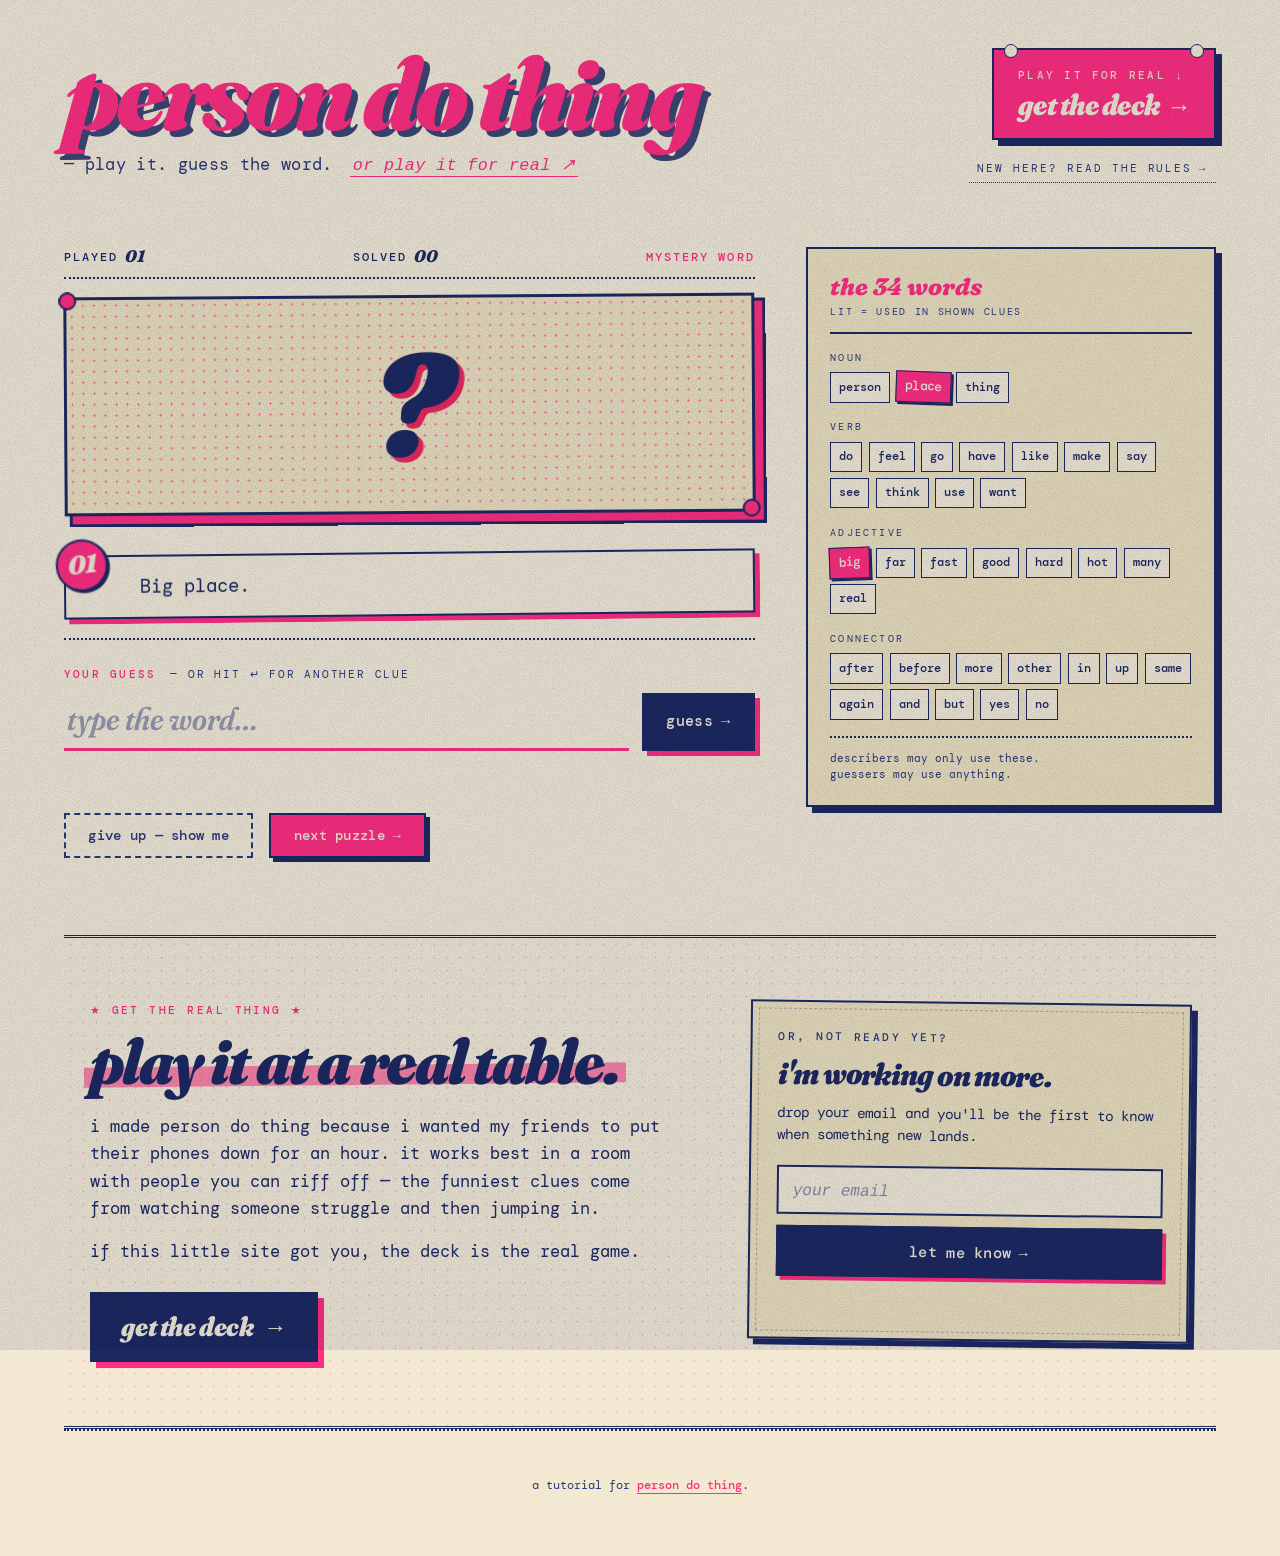
==== commit 6ff2e204: "Add another sales page link, tiny copyedits" ====
--- a/index.html
+++ b/index.html
@@ -3,7 +3,7 @@
 <head>
   <meta charset="utf-8">
   <meta name="viewport" content="width=device-width, initial-scale=1">
-  <title>Person Do Thing — play it</title>
+  <title>Person Do Thing</title>
   <meta name="description" content="An interactive tutorial for Person Do Thing. Guess the hidden word from clues built using only 34 simple words.">
   <link rel="preconnect" href="https://fonts.googleapis.com">
   <link rel="preconnect" href="https://fonts.gstatic.com" crossorigin>
@@ -17,7 +17,13 @@
   <header class="masthead">
     <div class="title-stack">
       <h1 class="title" data-text="Person Do Thing">Person Do Thing</h1>
-      <p class="subtitle">— play it. guess the word.</p>
+      <p class="subtitle">
+        — play it. guess the word.
+        <a class="subtitle-link"
+           href="https://want.persondothing.com/?utm_source=play_site&amp;utm_medium=subtitle_inline"
+           target="_blank"
+           rel="noopener">or play it for real <span class="subtitle-link-arrow">↗</span></a>
+      </p>
     </div>
     <div class="masthead-meta">
       <a class="buy-pin"
@@ -158,8 +164,7 @@
 
   <footer class="footer">
     <p>
-      a tutorial for <a href="https://persondothing.com">person do thing</a> —
-      a word-guessing game where you describe with only 34 simple words.
+      a tutorial for <a href="https://persondothing.com">person do thing</a>.
     </p>
   </footer>
 
--- a/styles.css
+++ b/styles.css
@@ -128,6 +128,33 @@
   color: var(--ink-soft);
   letter-spacing: 0.02em;
   animation: fade-in 1s 0.4s both;
+}
+
+.subtitle-link {
+  font-family: var(--font-mono);
+  font-style: italic;
+  font-weight: 500;
+  color: var(--pink);
+  text-decoration: none;
+  border-bottom: 1.5px solid var(--pink);
+  padding: 0 0.18em 1px;
+  margin-left: 0.4em;
+  white-space: nowrap;
+  transition: color 0.18s ease, background 0.18s ease;
+}
+
+.subtitle-link:hover {
+  background: var(--pink);
+  color: var(--paper);
+}
+
+.subtitle-link-arrow {
+  display: inline-block;
+  transition: transform 0.2s ease;
+}
+
+.subtitle-link:hover .subtitle-link-arrow {
+  transform: translate(2px, -2px);
 }
 
 .masthead-meta {
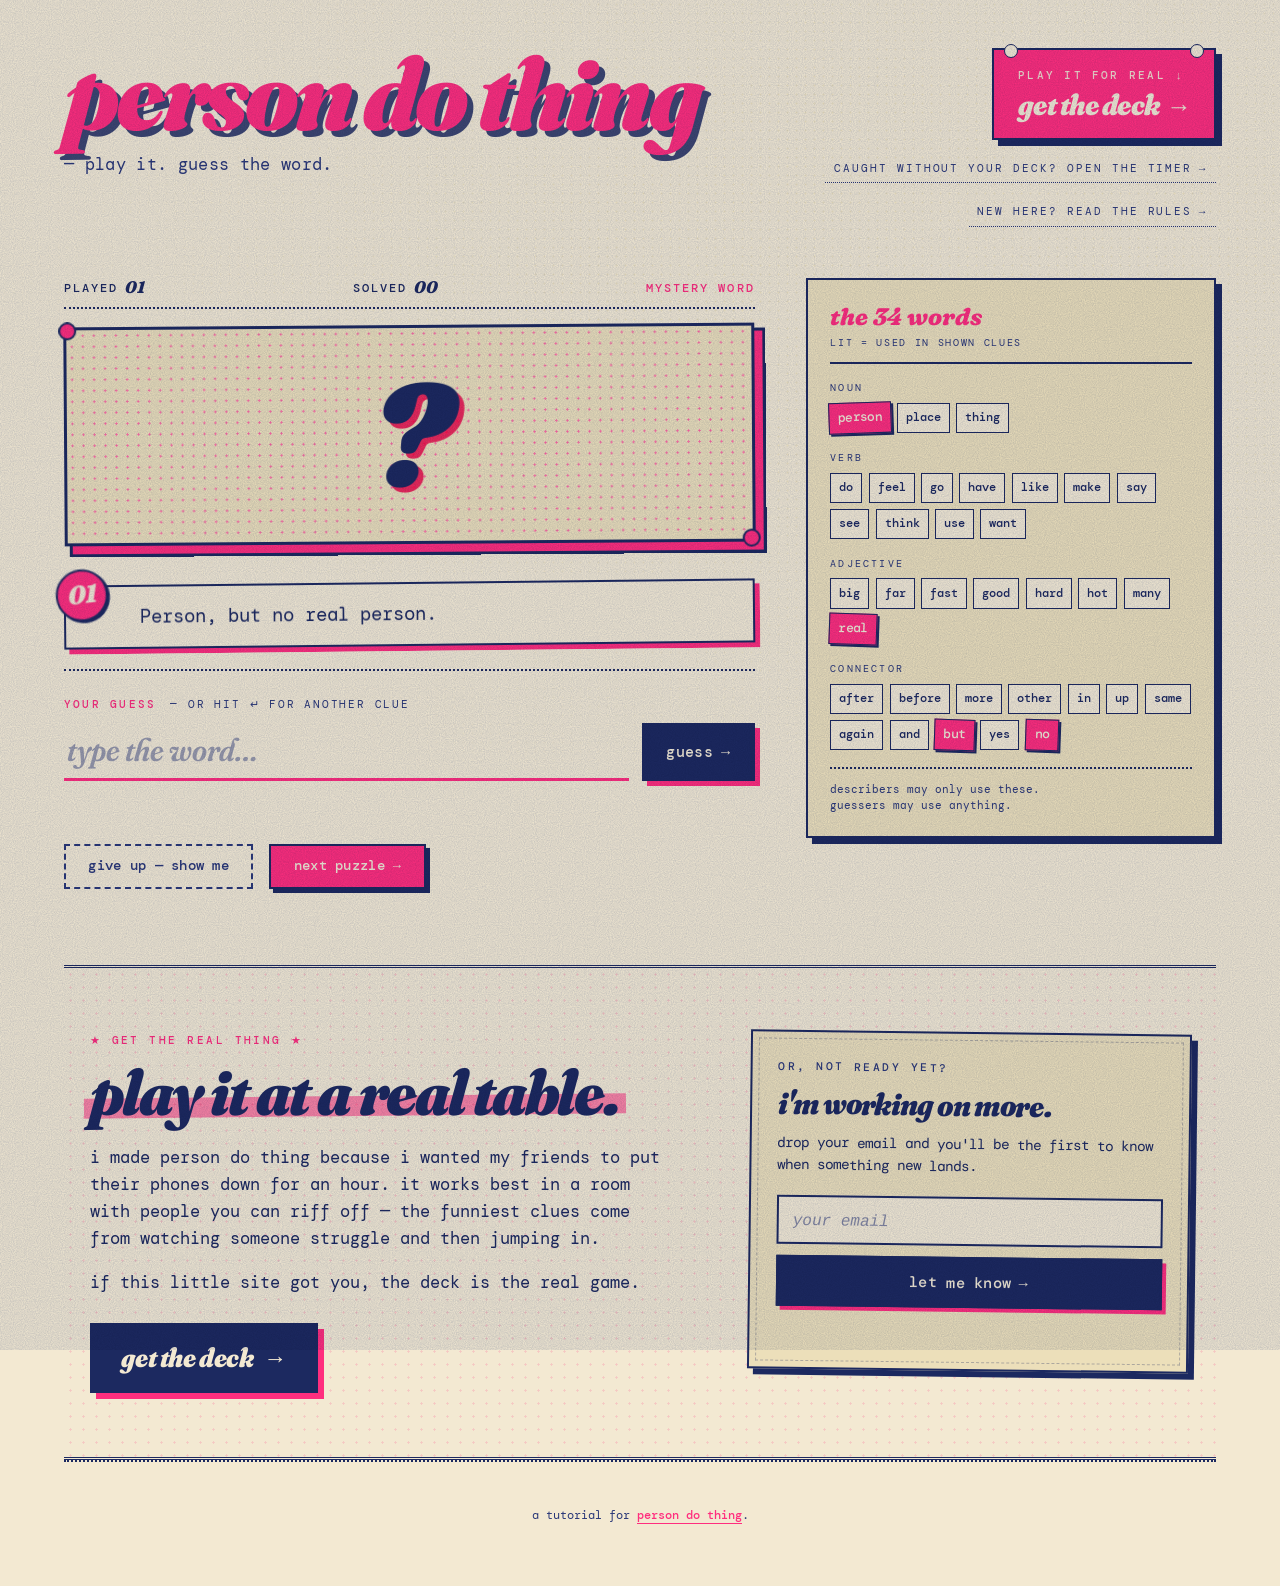
==== commit 2a0346bd: "First pass at adding the timer" ====
--- a/index.html
+++ b/index.html
@@ -17,13 +17,7 @@
   <header class="masthead">
     <div class="title-stack">
       <h1 class="title" data-text="Person Do Thing">Person Do Thing</h1>
-      <p class="subtitle">
-        — play it. guess the word.
-        <a class="subtitle-link"
-           href="https://want.persondothing.com/?utm_source=play_site&amp;utm_medium=subtitle_inline"
-           target="_blank"
-           rel="noopener">or play it for real <span class="subtitle-link-arrow">↗</span></a>
-      </p>
+      <p class="subtitle">— play it. guess the word.</p>
     </div>
     <div class="masthead-meta">
       <a class="buy-pin"
@@ -32,6 +26,9 @@
          rel="noopener">
         <span class="buy-pin-eyebrow">play it for real ↓</span>
         <span class="buy-pin-cta">get the deck <span class="buy-pin-arrow">→</span></span>
+      </a>
+      <a class="rules-link" href="timer.html">
+        caught without your deck? open the timer <span class="rules-link-arrow">→</span>
       </a>
       <a class="rules-link"
          href="https://persondothing.com/howto.html"
--- a/styles.css
+++ b/styles.css
@@ -290,7 +290,7 @@
   display: grid;
   grid-template-columns: minmax(0, 1.6fr) minmax(0, 0.95fr);
   gap: clamp(2rem, 4vw, 4rem);
-  padding: clamp(2rem, 5vw, 4rem) clamp(1.5rem, 5vw, 4rem) clamp(3rem, 6vw, 5rem);
+  padding: clamp(1.6rem, 4vw, 3.2rem) clamp(1.5rem, 5vw, 4rem) clamp(3rem, 6vw, 5rem);
   align-items: start;
 }
 
@@ -919,6 +919,230 @@
   color: var(--paper);
 }
 
+/* ---------- timer stage (irl describer mode) ---------- */
+
+.timer-stage {
+  position: relative;
+  animation: fade-in 0.55s ease both;
+}
+
+.timer-headline {
+  font-family: var(--font-display);
+  font-style: italic;
+  font-weight: 900;
+  font-variation-settings: "SOFT" 50, "opsz" 144;
+  font-size: clamp(1.9rem, 4vw, 2.9rem);
+  line-height: 0.95;
+  letter-spacing: -0.025em;
+  color: var(--ink);
+  margin: 1.4rem 0 1.6rem;
+  text-transform: lowercase;
+  position: relative;
+  display: inline-block;
+}
+
+.timer-headline::before {
+  content: "";
+  position: absolute;
+  left: -4px;
+  right: -4px;
+  bottom: 0.06em;
+  height: 0.32em;
+  background: var(--pink);
+  z-index: -1;
+  opacity: 0.5;
+  mix-blend-mode: multiply;
+  transform: rotate(-0.6deg);
+}
+
+/* outer wrapper: holds the card on the left and the sync button
+   on the right as siblings. the card stays a clean centered surface
+   (matching the demo's mystery card pattern) and the sync icon lives
+   alongside it instead of inside it. */
+.timer-word-row {
+  display: flex;
+  align-items: center;
+  gap: 0.7rem;
+  margin: 0 0 2rem;
+}
+
+.timer-word-card {
+  flex: 1 1 auto;
+  min-width: 0;
+  position: relative;
+  padding: 1.4rem 1.6rem 1.5rem;
+  background:
+    radial-gradient(circle at center, var(--pink-soft) 0.9px, transparent 1.4px) 0 0 / 11px 11px,
+    var(--paper-2);
+  border: 3px solid var(--ink);
+  box-shadow:
+    7px 7px 0 0 var(--pink),
+    7px 7px 0 3px var(--ink);
+  transform: rotate(-0.6deg);
+  text-align: center;
+}
+
+.timer-word-card::before,
+.timer-word-card::after {
+  content: "";
+  position: absolute;
+  width: 14px;
+  height: 14px;
+  background: var(--pink);
+  border: 2px solid var(--ink);
+  border-radius: 50%;
+}
+.timer-word-card::before { top: -8px; left: -8px; }
+.timer-word-card::after  { bottom: -8px; right: -8px; }
+
+.timer-word {
+  display: inline-block;
+  font-family: var(--font-display);
+  font-style: italic;
+  font-weight: 900;
+  font-variation-settings: "SOFT" 100, "opsz" 144;
+  font-size: clamp(2.6rem, 7vw, 4.6rem);
+  line-height: 0.95;
+  letter-spacing: -0.035em;
+  color: var(--ink);
+  text-transform: lowercase;
+  position: relative;
+  word-break: break-word;
+}
+
+.timer-word::before {
+  content: attr(data-text);
+  position: absolute;
+  inset: 0;
+  color: var(--pink);
+  z-index: -1;
+  transform: translate(4px, 4px);
+  mix-blend-mode: multiply;
+  pointer-events: none;
+}
+
+.timer-sync-btn {
+  flex: 0 0 auto;
+  width: 2.8rem;
+  height: 2.8rem;
+  background: var(--paper);
+  border: 2px solid var(--ink);
+  color: var(--ink);
+  cursor: pointer;
+  display: inline-flex;
+  align-items: center;
+  justify-content: center;
+  padding: 0;
+  box-shadow: 3px 3px 0 0 var(--ink);
+  transition:
+    transform 0.18s ease,
+    box-shadow 0.18s ease,
+    background 0.18s ease,
+    color 0.18s ease;
+}
+
+.timer-sync-btn svg {
+  width: 1.4rem;
+  height: 1.4rem;
+}
+
+.timer-sync-btn:hover {
+  background: var(--pink);
+  color: var(--paper);
+  transform: translate(-2px, -2px);
+  box-shadow: 5px 5px 0 0 var(--ink);
+}
+
+/* spin on hover (desktop) and on the .spinning class (any device,
+   added by JS on click so taps get visible feedback on touch). */
+.timer-sync-btn:hover svg,
+.timer-sync-btn svg.spinning {
+  animation: sync-spin 0.6s cubic-bezier(0.4, 0, 0.2, 1);
+}
+
+.timer-sync-btn:active {
+  transform: translate(2px, 2px);
+  box-shadow: 1px 1px 0 0 var(--ink);
+}
+
+.timer-sync-btn:focus-visible {
+  outline: 3px dashed var(--pink);
+  outline-offset: 4px;
+}
+
+@keyframes sync-spin {
+  from { transform: rotate(0deg); }
+  to   { transform: rotate(360deg); }
+}
+
+.timer-clock {
+  font-family: var(--font-display);
+  font-style: italic;
+  font-weight: 900;
+  font-variation-settings: "SOFT" 80, "opsz" 144;
+  font-size: clamp(4.2rem, 11vw, 7.2rem);
+  line-height: 0.85;
+  letter-spacing: -0.045em;
+  color: var(--ink);
+  text-align: center;
+  padding: 1.6rem 1rem 1.8rem;
+  border: 3px solid var(--ink);
+  background:
+    radial-gradient(circle at center, var(--pink-soft) 1px, transparent 1.6px) 0 0 / 14px 14px,
+    var(--paper-2);
+  box-shadow: 8px 8px 0 0 var(--ink);
+  margin: 0 0 1.6rem;
+  transform: rotate(0.4deg);
+  font-feature-settings: "tnum";
+  position: relative;
+  transition: box-shadow 0.2s ease, color 0.2s ease;
+}
+
+.timer-clock[data-state="running"] {
+  background:
+    radial-gradient(circle at center, var(--pink) 1.1px, transparent 1.6px) 0 0 / 14px 14px,
+    var(--paper-2);
+  box-shadow:
+    8px 8px 0 0 var(--pink),
+    8px 8px 0 3px var(--ink);
+}
+
+.timer-clock[data-state="done"] {
+  color: var(--pink);
+  background:
+    radial-gradient(circle at center, var(--pink) 1.2px, transparent 1.7px) 0 0 / 12px 12px,
+    var(--paper);
+  animation: timer-flash 0.55s ease-in-out infinite alternate;
+}
+
+@keyframes timer-flash {
+  from { box-shadow: 8px 8px 0 0 var(--ink); transform: rotate(0.4deg); }
+  to   { box-shadow: 10px 10px 0 0 var(--pink), 10px 10px 0 3px var(--ink); transform: rotate(-0.2deg); }
+}
+
+.timer-controls {
+  display: flex;
+  gap: 0.9rem;
+  margin: 0 0 1.4rem;
+  flex-wrap: wrap;
+}
+
+.timer-controls .btn:disabled {
+  opacity: 0.45;
+  cursor: not-allowed;
+  pointer-events: none;
+}
+
+.timer-foot {
+  font-family: var(--font-mono);
+  font-size: 0.78rem;
+  color: var(--ink-soft);
+  text-transform: lowercase;
+  margin: 1.2rem 0 0;
+  padding-top: 0.9rem;
+  border-top: 2px dotted var(--ink);
+}
+
 /* ---------- vocabulary palette ---------- */
 
 .palette {
@@ -1317,6 +1541,195 @@
   color: var(--paper);
 }
 
+/* ============================================================
+   TIMER MODE OVERRIDES
+   In timer mode the palette is the main content (the describer
+   needs to glance at it constantly), and the timer chrome is a
+   tool. So we shrink everything timer-related, drop the stage to
+   a single centered column, and make the 34 words big and clear.
+   These overrides only apply when body has data-mode="timer".
+   ============================================================ */
+
+/* timer-mode stage: mobile stays single-column (via the existing
+   @media max-width 880px rule that already collapses .stage to 1fr).
+   on desktop we inherit the demo's grid (1.6fr 0.95fr) so the timer
+   word card matches the demo's mystery card width — same column,
+   same outer width, sibling layouts. */
+body.page-timer .stage {
+  padding-top: clamp(0.8rem, 2vw, 1.4rem);
+  padding-bottom: clamp(2rem, 4vw, 3rem);
+  gap: clamp(1rem, 2.5vw, 1.6rem);
+}
+
+/* compact timer-stage chrome — headline carries the section header role */
+body.page-timer .timer-headline {
+  display: block;
+  font-size: clamp(1.5rem, 4vw, 2rem);
+  margin: 0 0 1rem;
+  padding-bottom: 0.7rem;
+  border-bottom: 2px dotted var(--ink);
+}
+
+body.page-timer .timer-word-row {
+  margin: 0 0 1rem;
+}
+
+body.page-timer .timer-word-card {
+  padding: 1.1rem 1.3rem 1.2rem;
+  box-shadow:
+    5px 5px 0 0 var(--pink),
+    5px 5px 0 3px var(--ink);
+}
+
+/* target word: bigger + looser tracking + no offset shadow.
+   the per-letter pink shadow muddies legibility at small phone sizes,
+   and the standard letter-spacing on italic Fraunces bunches at <3rem.
+   higher line-height gives words like "butterfly" room to breathe. */
+body.page-timer .timer-word {
+  font-size: clamp(2.8rem, 10vw, 3.8rem);
+  letter-spacing: -0.015em;
+  line-height: 1;
+  font-variation-settings: "SOFT" 60, "opsz" 96;
+}
+
+body.page-timer .timer-word::before {
+  display: none;
+}
+
+body.page-timer .timer-clock {
+  font-size: clamp(3.2rem, 11vw, 4.6rem);
+  padding: 0.95rem 1rem 1.05rem;
+  margin: 0 0 0.9rem;
+  box-shadow: 5px 5px 0 0 var(--ink);
+}
+
+body.page-timer .timer-clock[data-state="running"] {
+  box-shadow:
+    5px 5px 0 0 var(--pink),
+    5px 5px 0 3px var(--ink);
+}
+
+body.page-timer .timer-controls {
+  margin: 0 0 0.4rem;
+}
+
+/* hide the timer foot — palette is right below in the single-column layout,
+   so the "they're right there" hint is now self-evident */
+body.page-timer .timer-foot {
+  display: none;
+}
+
+/* prominent palette: no rotation, more padding, this is the main content now */
+body.page-timer .palette {
+  position: static;
+  transform: none;
+  padding: 1.5rem 1.4rem 1.7rem;
+  box-shadow: 6px 6px 0 0 var(--ink);
+}
+
+body.page-timer .palette-title {
+  font-size: 1.7rem;
+}
+
+/* "lit = used in shown clues" doesn't apply when there are no clues */
+body.page-timer .palette-sub {
+  display: none;
+}
+
+/* "describers may only use these" is implicit in timer mode — the user is the describer */
+body.page-timer .palette-foot {
+  display: none;
+}
+
+body.page-timer .palette-cat {
+  font-size: 0.7rem;
+  margin-bottom: 0.55rem;
+}
+
+body.page-timer .palette-words {
+  gap: 0.55rem 0.55rem;
+}
+
+/* bigger, clearer words — and clear the .lit highlight from guess mode
+   (CSS-only suppression: the .lit class stays on the element, we just
+   don't render the highlight visuals while in timer mode. switching back
+   to guess mode automatically restores the highlights.) */
+body.page-timer .word,
+body.page-timer .word.lit,
+body.page-timer .word.lit:nth-child(even) {
+  font-size: 1rem;
+  padding: 0.5rem 0.75rem;
+  font-weight: 500;
+  background: var(--paper);
+  color: var(--ink);
+  border: 1.5px solid var(--ink);
+  box-shadow: none;
+  transform: none;
+}
+
+/* ============================================================
+   MOBILE TIGHTENING
+   General improvements for small screens that apply to both
+   modes — tighter padding, smaller masthead chrome, no wasted
+   real estate. The site already uses clamp() for fluid sizing;
+   these are the spots where the desktop-first defaults felt too
+   chunky on a phone.
+   ============================================================ */
+
+@media (max-width: 640px) {
+  .masthead {
+    padding: 1.2rem 1.2rem 0;
+    gap: 1rem;
+  }
+
+  .masthead-meta {
+    gap: 0.7rem 0.9rem;
+  }
+
+  .buy-pin {
+    padding: 0.75rem 1.05rem 0.85rem;
+    max-width: none;
+  }
+  .buy-pin-eyebrow { font-size: 0.62rem; }
+  .buy-pin-cta    { font-size: 1.3rem; }
+
+  .rules-link {
+    font-size: 0.62rem;
+    padding: 0.3rem 0.45rem;
+  }
+
+  .tabs {
+    padding: 0 1.2rem;
+    margin-top: 1.1rem;
+    gap: 0.7rem;
+  }
+
+  .tab {
+    font-size: 1rem;
+    padding: 0.7rem 1rem 0.8rem;
+    flex: 1 1 auto;
+  }
+
+  .stage {
+    padding: 1.4rem 1.2rem 2.4rem;
+    gap: 1.6rem;
+  }
+
+  .footer {
+    padding: 1.5rem 1.2rem 2rem;
+    margin: 0 1.2rem;
+  }
+
+  /* timer mode on small screens: even tighter chrome */
+  body.page-timer .stage {
+    padding: 1rem 1.1rem 2.2rem;
+  }
+  body.page-timer .timer-headline {
+    margin: 0 0 0.8rem;
+    padding-bottom: 0.6rem;
+  }
+}
+
 /* ---------- reduced motion ---------- */
 
 @media (prefers-reduced-motion: reduce) {
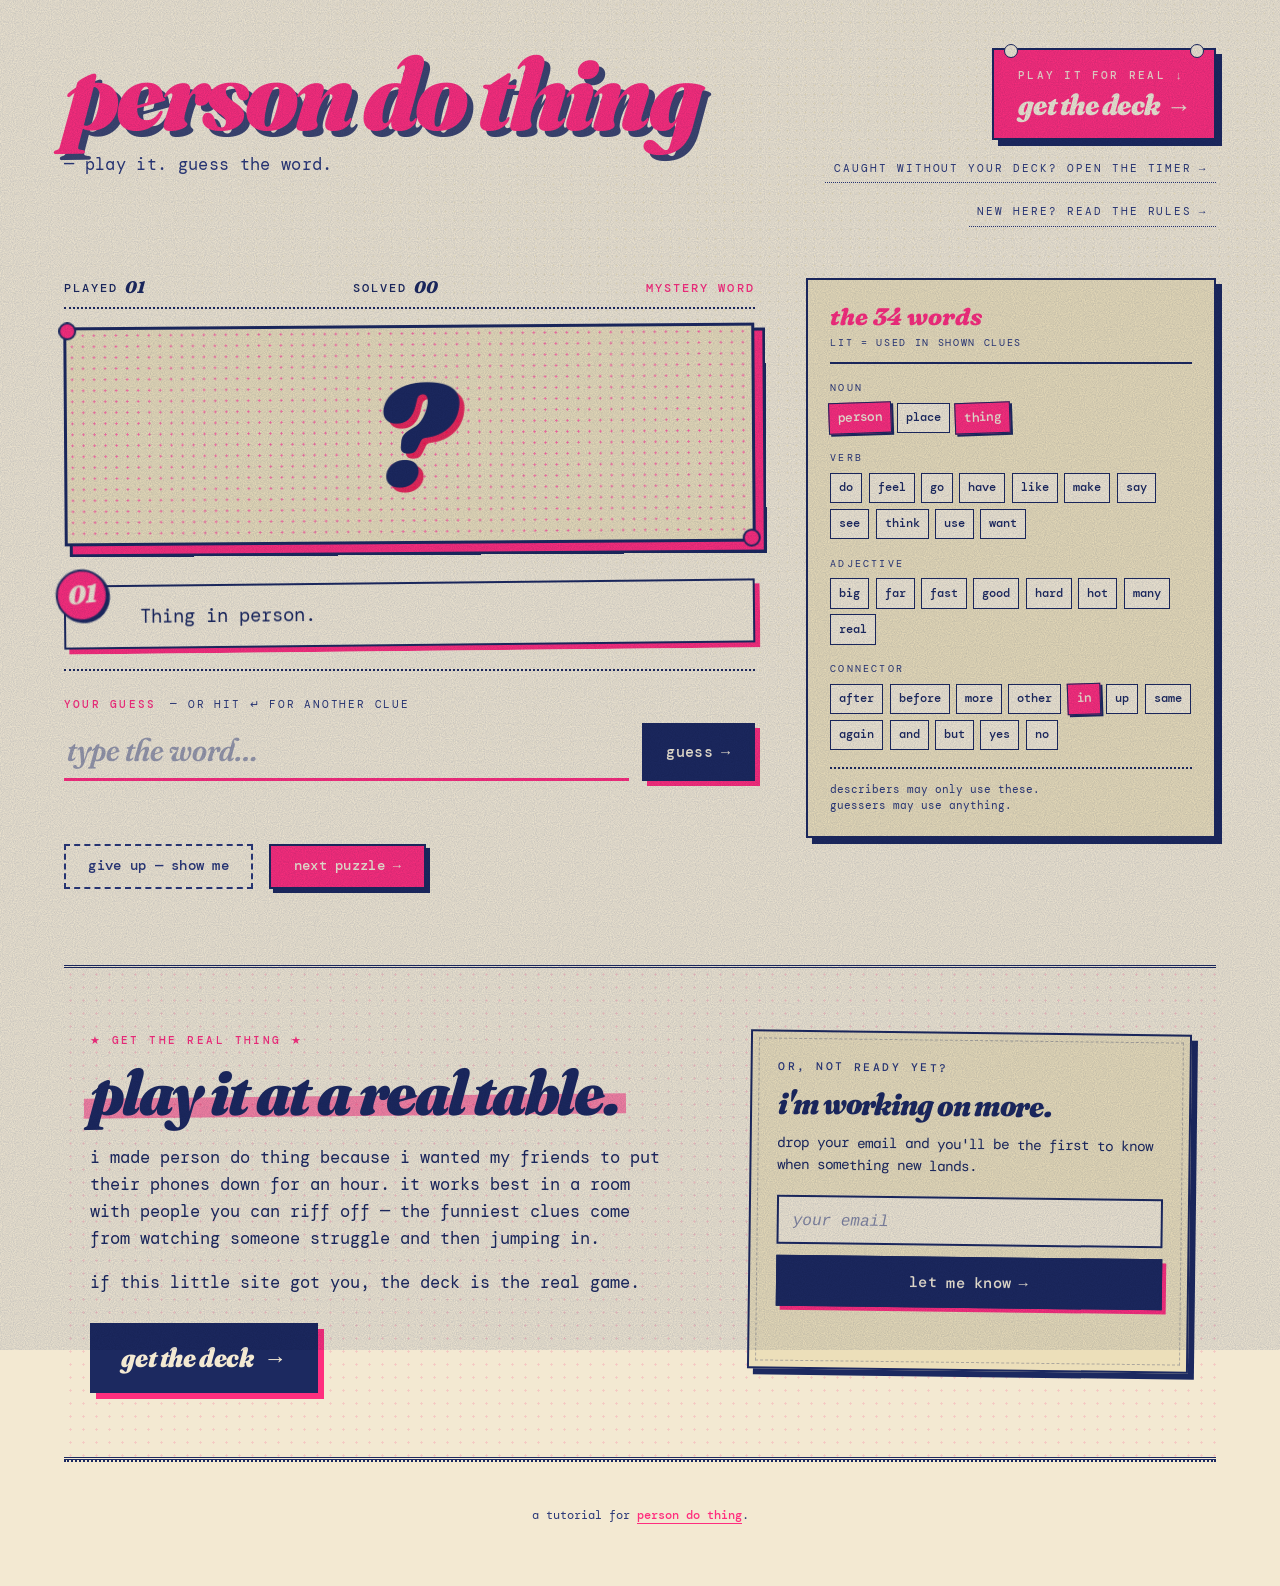
==== commit c8aa4a90: "Add a shitty first pass for multiple pages" ====
--- a/index.html
+++ b/index.html
@@ -20,10 +20,7 @@
       <p class="subtitle">— play it. guess the word.</p>
     </div>
     <div class="masthead-meta">
-      <a class="buy-pin"
-         href="https://want.persondothing.com/?utm_source=play_site&utm_medium=masthead"
-         target="_blank"
-         rel="noopener">
+      <a class="buy-pin" href="buy.html">
         <span class="buy-pin-eyebrow">play it for real ↓</span>
         <span class="buy-pin-cta">get the deck <span class="buy-pin-arrow">→</span></span>
       </a>
@@ -125,10 +122,7 @@
         <p class="deck-body">
           if this little site got you, the deck is the real game.
         </p>
-        <a class="deck-cta"
-           href="https://want.persondothing.com/?utm_source=play_site&utm_medium=deck_section"
-           target="_blank"
-           rel="noopener">
+        <a class="deck-cta" href="buy.html">
           get the deck <span class="deck-cta-arrow">→</span>
         </a>
       </div>
--- a/styles.css
+++ b/styles.css
@@ -1730,6 +1730,749 @@
   }
 }
 
+/* ============================================================
+   BUY PAGE (/buy)
+   Sales surface for the deck. Built mobile-first: single column
+   throughout, with the secondary CTAs (.buy-also) becoming a
+   3-col grid on desktop. Hero CTA is the largest, loudest button
+   on the page; everything else supports it.
+   ============================================================ */
+
+.buy-stage {
+  position: relative;
+  z-index: 2;
+  max-width: 44rem;
+  margin: 0 auto;
+  padding: clamp(1.4rem, 4vw, 2.6rem) clamp(1.2rem, 5vw, 2.4rem) clamp(3rem, 6vw, 5rem);
+  display: flex;
+  flex-direction: column;
+  gap: clamp(2.4rem, 5vw, 4rem);
+}
+
+/* shared eyebrow used to label sections */
+.buy-section-eyebrow {
+  font-family: var(--font-mono);
+  font-size: 0.7rem;
+  text-transform: uppercase;
+  letter-spacing: 0.22em;
+  color: var(--pink);
+  font-weight: 500;
+  margin: 0 0 1rem;
+  padding-bottom: 0.6rem;
+  border-bottom: 2px dotted var(--ink);
+}
+
+/* ---------- hero ---------- */
+
+.buy-hero {
+  position: relative;
+  padding: clamp(1.6rem, 4vw, 2.4rem) clamp(1.4rem, 4vw, 2rem) clamp(1.8rem, 4vw, 2.4rem);
+  background: var(--paper-2);
+  border: 3px solid var(--ink);
+  box-shadow:
+    8px 8px 0 0 var(--pink),
+    8px 8px 0 3px var(--ink);
+  transform: rotate(-0.5deg);
+  text-align: center;
+  animation: fade-in 0.8s 0.2s both;
+}
+
+.buy-hero::before,
+.buy-hero::after {
+  content: "";
+  position: absolute;
+  width: 14px;
+  height: 14px;
+  background: var(--pink);
+  border: 2px solid var(--ink);
+  border-radius: 50%;
+}
+.buy-hero::before { top: -8px; left: -8px; }
+.buy-hero::after  { bottom: -8px; right: -8px; }
+
+.buy-eyebrow {
+  font-family: var(--font-mono);
+  font-size: 0.7rem;
+  text-transform: uppercase;
+  letter-spacing: 0.22em;
+  color: var(--pink);
+  font-weight: 500;
+  margin: 0 0 0.9rem;
+}
+
+.buy-headline {
+  font-family: var(--font-display);
+  font-style: italic;
+  font-weight: 900;
+  font-variation-settings: "SOFT" 50, "opsz" 144;
+  font-size: clamp(1.9rem, 6vw, 3.2rem);
+  line-height: 0.95;
+  letter-spacing: -0.025em;
+  color: var(--ink);
+  margin: 0 0 1.1rem;
+  text-transform: lowercase;
+}
+
+.buy-body {
+  font-family: var(--font-mono);
+  font-size: clamp(0.92rem, 1.6vw, 1.05rem);
+  line-height: 1.55;
+  color: var(--ink);
+  margin: 0 auto 1.6rem;
+  max-width: 32rem;
+}
+
+.buy-cta {
+  display: inline-flex;
+  align-items: baseline;
+  gap: 0.6rem;
+  padding: 1rem 1.6rem 1.1rem;
+  font-family: var(--font-display);
+  font-style: italic;
+  font-weight: 900;
+  font-variation-settings: "SOFT" 50, "opsz" 144;
+  font-size: clamp(1.4rem, 3.6vw, 1.95rem);
+  text-transform: lowercase;
+  letter-spacing: -0.015em;
+  background: var(--ink);
+  color: var(--paper);
+  border: 3px solid var(--ink);
+  box-shadow: 6px 6px 0 0 var(--pink);
+  text-decoration: none;
+  line-height: 1;
+  transition: transform 0.18s ease, box-shadow 0.18s ease, background 0.18s ease;
+}
+
+.buy-cta:hover {
+  transform: translate(-3px, -3px);
+  background: var(--pink);
+  color: var(--paper);
+  box-shadow: 9px 9px 0 0 var(--ink);
+}
+
+.buy-cta:active {
+  transform: translate(2px, 2px);
+  box-shadow: 3px 3px 0 0 var(--pink);
+}
+
+.buy-cta:focus-visible {
+  outline: 3px dashed var(--pink);
+  outline-offset: 4px;
+}
+
+.buy-cta-arrow {
+  display: inline-block;
+  font-size: 0.85em;
+  transition: transform 0.2s ease;
+}
+.buy-cta:hover .buy-cta-arrow { transform: translateX(4px); }
+
+.buy-cta-foot {
+  font-family: var(--font-mono);
+  font-size: 0.75rem;
+  color: var(--ink-soft);
+  margin: 1.1rem 0 0;
+  line-height: 1.5;
+}
+.buy-cta-foot strong {
+  color: var(--ink);
+  font-weight: 500;
+}
+
+/* ---------- example ---------- */
+
+.buy-example {
+  position: relative;
+}
+
+.buy-example-card {
+  position: relative;
+  margin: 0 0 0.9rem;
+  padding: 1.4rem 1.4rem 1.5rem;
+  background: var(--paper);
+  border: 2.5px solid var(--ink);
+  box-shadow: 5px 5px 0 0 var(--ink);
+  transform: rotate(0.4deg);
+}
+
+.buy-example-clue {
+  font-family: var(--font-display);
+  font-style: italic;
+  font-weight: 700;
+  font-variation-settings: "SOFT" 60, "opsz" 96;
+  font-size: clamp(1.05rem, 2.4vw, 1.35rem);
+  line-height: 1.4;
+  color: var(--ink);
+  margin: 0 0 0.9rem;
+  text-transform: lowercase;
+  letter-spacing: -0.005em;
+}
+
+.buy-example-answer {
+  font-family: var(--font-display);
+  font-style: italic;
+  font-weight: 900;
+  font-variation-settings: "SOFT" 80, "opsz" 144;
+  font-size: clamp(1.6rem, 4vw, 2.2rem);
+  line-height: 1;
+  letter-spacing: -0.02em;
+  color: var(--pink);
+  text-transform: lowercase;
+  margin: 0;
+  text-align: right;
+}
+
+.buy-example-caption {
+  font-family: var(--font-mono);
+  font-size: 0.82rem;
+  color: var(--ink-soft);
+  margin: 0;
+  text-align: center;
+  text-transform: lowercase;
+}
+
+/* ---------- what's in the box ---------- */
+
+.buy-box-list {
+  list-style: none;
+  margin: 0;
+  padding: 0;
+  display: grid;
+  grid-template-columns: 1fr;
+  gap: 0.7rem;
+}
+
+.buy-box-item {
+  display: flex;
+  align-items: baseline;
+  gap: 0.9rem;
+  padding: 0.9rem 1.1rem;
+  background: var(--paper);
+  border: 2px solid var(--ink);
+  box-shadow: 4px 4px 0 0 var(--ink);
+}
+
+.buy-box-item:nth-child(odd)  { transform: rotate(-0.3deg); }
+.buy-box-item:nth-child(even) { transform: rotate(0.3deg); }
+
+.buy-box-num {
+  font-family: var(--font-display);
+  font-style: italic;
+  font-weight: 900;
+  font-variation-settings: "SOFT" 80, "opsz" 144;
+  font-size: clamp(1.8rem, 4vw, 2.4rem);
+  line-height: 1;
+  color: var(--pink);
+  letter-spacing: -0.02em;
+  flex: 0 0 auto;
+  min-width: 2.6rem;
+}
+
+.buy-box-label {
+  font-family: var(--font-mono);
+  font-size: clamp(0.92rem, 1.6vw, 1.02rem);
+  color: var(--ink);
+  line-height: 1.4;
+}
+
+/* ---------- youtube video embed ---------- */
+
+.buy-video-frame {
+  position: relative;
+  aspect-ratio: 16 / 9;
+  width: 100%;
+  background: var(--ink);
+  border: 3px solid var(--ink);
+  box-shadow: 7px 7px 0 0 var(--pink), 7px 7px 0 3px var(--ink);
+  overflow: hidden;
+}
+
+.buy-video-frame iframe {
+  position: absolute;
+  inset: 0;
+  width: 100%;
+  height: 100%;
+  border: 0;
+  display: block;
+}
+
+/* ---------- testimonial carousel ---------- */
+
+.buy-carousel {
+  position: relative;
+  display: grid;
+  grid-template-areas: "stack";
+}
+
+.buy-quote-slide {
+  grid-area: stack;
+  opacity: 0;
+  visibility: hidden;
+  pointer-events: none;
+  transition: opacity 0.55s ease;
+}
+
+.buy-quote-slide.is-active {
+  opacity: 1;
+  visibility: visible;
+  pointer-events: auto;
+}
+
+.buy-quote-text {
+  position: relative;
+  font-family: var(--font-display);
+  font-style: italic;
+  font-weight: 600;
+  font-variation-settings: "SOFT" 60, "opsz" 96;
+  font-size: clamp(1.05rem, 2.4vw, 1.35rem);
+  line-height: 1.45;
+  color: var(--ink);
+  margin: 0;
+  padding: 0.9rem 0.4rem 0.2rem;
+  letter-spacing: -0.005em;
+}
+
+.buy-quote-text::before {
+  content: "\201C";
+  display: inline-block;
+  font-family: var(--font-display);
+  font-style: italic;
+  font-weight: 900;
+  font-size: 2.6rem;
+  color: var(--pink);
+  line-height: 0.4;
+  margin-right: 0.15em;
+  vertical-align: -0.15em;
+}
+
+.buy-quote-attr {
+  font-family: var(--font-mono);
+  font-size: 0.78rem;
+  color: var(--ink);
+  margin: 0;
+  line-height: 1.45;
+  text-align: right;
+  padding-right: 0.4rem;
+}
+
+.buy-quote-attr strong {
+  font-weight: 500;
+}
+
+.buy-quote-credit {
+  display: inline-block;
+  font-size: 0.66rem;
+  color: var(--ink-soft);
+  text-transform: lowercase;
+  margin-top: 0.15rem;
+}
+
+.buy-quote-credit a {
+  color: var(--ink-soft);
+  text-decoration: none;
+  border-bottom: 1px dotted var(--ink-soft);
+}
+.buy-quote-credit a:hover {
+  color: var(--pink);
+  border-bottom-color: var(--pink);
+}
+
+.buy-carousel-dots {
+  display: flex;
+  gap: 0.6rem;
+  justify-content: center;
+  margin-top: 1.1rem;
+}
+
+.buy-quote-dot {
+  width: 0.95rem;
+  height: 0.95rem;
+  border-radius: 50%;
+  background: var(--paper);
+  border: 2px solid var(--ink);
+  cursor: pointer;
+  padding: 0;
+  box-shadow: 2px 2px 0 0 var(--ink);
+  transition: background 0.18s ease, transform 0.18s ease;
+}
+
+.buy-quote-dot:hover {
+  transform: translate(-1px, -1px);
+  box-shadow: 3px 3px 0 0 var(--ink);
+  background: var(--pink-soft);
+}
+
+.buy-quote-dot[aria-current="true"] {
+  background: var(--pink);
+}
+
+.buy-quote-dot:focus-visible {
+  outline: 2px dashed var(--pink);
+  outline-offset: 3px;
+}
+
+/* ---------- secondary CTAs (bundle / international / retailers) ---------- */
+
+.buy-also-grid {
+  display: grid;
+  grid-template-columns: 1fr;
+  gap: 1.1rem;
+}
+
+.buy-also-card {
+  position: relative;
+  padding: 1.2rem 1.3rem 1.4rem;
+  background: var(--paper);
+  border: 2.5px solid var(--ink);
+  box-shadow: 5px 5px 0 0 var(--ink);
+  display: flex;
+  flex-direction: column;
+}
+
+.buy-also-card:nth-child(1) { transform: rotate(-0.5deg); }
+.buy-also-card:nth-child(2) { transform: rotate(0.4deg); }
+.buy-also-card:nth-child(3) { transform: rotate(-0.3deg); }
+
+.buy-also-tag {
+  font-family: var(--font-mono);
+  font-size: 0.62rem;
+  text-transform: uppercase;
+  letter-spacing: 0.2em;
+  color: var(--pink);
+  font-weight: 500;
+  margin: 0 0 0.55rem;
+}
+
+.buy-also-headline {
+  font-family: var(--font-display);
+  font-style: italic;
+  font-weight: 900;
+  font-variation-settings: "SOFT" 60, "opsz" 144;
+  font-size: 1.25rem;
+  line-height: 1.05;
+  letter-spacing: -0.015em;
+  color: var(--ink);
+  margin: 0 0 0.7rem;
+  text-transform: lowercase;
+}
+
+.buy-also-body {
+  font-family: var(--font-mono);
+  font-size: 0.85rem;
+  line-height: 1.5;
+  color: var(--ink);
+  margin: 0 0 1rem;
+  flex: 1 1 auto;
+}
+
+.buy-also-inline {
+  color: var(--pink);
+  text-decoration: none;
+  border-bottom: 1.5px solid var(--pink);
+}
+.buy-also-inline:hover {
+  background: var(--pink);
+  color: var(--paper);
+}
+
+.buy-also-link {
+  display: inline-flex;
+  align-items: center;
+  gap: 0.45rem;
+  padding: 0.6rem 0.95rem;
+  font-family: var(--font-mono);
+  font-size: 0.8rem;
+  font-weight: 500;
+  text-transform: lowercase;
+  letter-spacing: 0.02em;
+  background: var(--ink);
+  color: var(--paper);
+  border: 2px solid var(--ink);
+  box-shadow: 3px 3px 0 0 var(--pink);
+  text-decoration: none;
+  align-self: flex-start;
+  transition: transform 0.15s ease, box-shadow 0.15s ease, background 0.15s ease;
+}
+
+.buy-also-link:hover {
+  transform: translate(-2px, -2px);
+  background: var(--pink);
+  box-shadow: 5px 5px 0 0 var(--ink);
+}
+
+.buy-also-link:active {
+  transform: translate(1px, 1px);
+  box-shadow: 1px 1px 0 0 var(--pink);
+}
+
+.buy-also-arrow {
+  display: inline-block;
+  transition: transform 0.2s ease;
+}
+.buy-also-link:hover .buy-also-arrow { transform: translateX(3px); }
+
+/* small "for retailers" link below the secondary CTA grid */
+.buy-also-foot {
+  font-family: var(--font-mono);
+  font-size: 0.82rem;
+  color: var(--ink-soft);
+  text-align: center;
+  margin: 1.4rem 0 0;
+  padding-top: 1.1rem;
+  border-top: 2px dotted var(--ink);
+}
+
+.buy-also-foot-link {
+  color: var(--pink);
+  text-decoration: none;
+  font-weight: 500;
+  border-bottom: 1.5px solid var(--pink);
+  margin-left: 0.3em;
+}
+.buy-also-foot-link:hover {
+  background: var(--pink);
+  color: var(--paper);
+}
+
+/* ---------- final CTA repeat ---------- */
+
+.buy-final {
+  text-align: center;
+  padding: 1rem 0 0;
+}
+
+.buy-cta-final {
+  /* inherits .buy-cta but slightly smaller — secondary CTA at the foot */
+  font-size: clamp(1.2rem, 3vw, 1.65rem);
+  padding: 0.9rem 1.4rem 1rem;
+}
+
+/* ---------- desktop layout ---------- */
+
+@media (min-width: 720px) {
+  .buy-also-grid {
+    grid-template-columns: repeat(2, 1fr);
+    gap: 1.3rem;
+  }
+
+  .buy-box-list {
+    grid-template-columns: repeat(2, 1fr);
+    gap: 0.9rem;
+  }
+
+}
+
+@media (min-width: 880px) {
+  .buy-stage {
+    max-width: 52rem;
+  }
+}
+
+/* ============================================================
+   RETAILERS PAGE (/retailers)
+   Wholesale info + MAPP. Single column always — this page is
+   text-heavy and short, no need for grid layouts.
+   ============================================================ */
+
+.retailers-stage {
+  position: relative;
+  z-index: 2;
+  max-width: 42rem;
+  margin: 0 auto;
+  padding: clamp(1.4rem, 4vw, 2.6rem) clamp(1.2rem, 5vw, 2.4rem) clamp(3rem, 6vw, 5rem);
+  display: flex;
+  flex-direction: column;
+  gap: clamp(2rem, 4vw, 3.2rem);
+}
+
+.retailers-eyebrow {
+  font-family: var(--font-mono);
+  font-size: 0.7rem;
+  text-transform: uppercase;
+  letter-spacing: 0.22em;
+  color: var(--pink);
+  font-weight: 500;
+  margin: 0 0 0.7rem;
+}
+
+.retailers-headline {
+  font-family: var(--font-display);
+  font-style: italic;
+  font-weight: 900;
+  font-variation-settings: "SOFT" 50, "opsz" 144;
+  font-size: clamp(1.7rem, 5vw, 2.4rem);
+  line-height: 0.98;
+  letter-spacing: -0.025em;
+  color: var(--ink);
+  margin: 0 0 1.1rem;
+  text-transform: lowercase;
+}
+
+.retailers-body {
+  font-family: var(--font-mono);
+  font-size: clamp(0.92rem, 1.6vw, 1.02rem);
+  line-height: 1.6;
+  color: var(--ink);
+  margin: 0;
+}
+
+.retailers-body strong {
+  font-weight: 500;
+  color: var(--pink);
+}
+
+.retailers-actions {
+  display: grid;
+  grid-template-columns: 1fr;
+  gap: 1.1rem;
+}
+
+.retailers-card {
+  position: relative;
+  padding: 1.2rem 1.3rem 1.4rem;
+  background: var(--paper-2);
+  border: 2.5px solid var(--ink);
+  box-shadow: 5px 5px 0 0 var(--ink);
+  display: flex;
+  flex-direction: column;
+}
+
+.retailers-card:nth-child(1) { transform: rotate(-0.5deg); }
+.retailers-card:nth-child(2) { transform: rotate(0.4deg); }
+
+.retailers-card-eyebrow {
+  font-family: var(--font-mono);
+  font-size: 0.62rem;
+  text-transform: uppercase;
+  letter-spacing: 0.2em;
+  color: var(--pink);
+  font-weight: 500;
+  margin: 0 0 0.55rem;
+}
+
+.retailers-card-headline {
+  font-family: var(--font-display);
+  font-style: italic;
+  font-weight: 900;
+  font-variation-settings: "SOFT" 60, "opsz" 144;
+  font-size: 1.25rem;
+  line-height: 1.05;
+  letter-spacing: -0.015em;
+  color: var(--ink);
+  margin: 0 0 0.7rem;
+  text-transform: lowercase;
+}
+
+.retailers-card-body {
+  font-family: var(--font-mono);
+  font-size: 0.85rem;
+  line-height: 1.5;
+  color: var(--ink);
+  margin: 0 0 1rem;
+  flex: 1 1 auto;
+}
+
+.retailers-inline {
+  color: var(--pink);
+  text-decoration: none;
+  border-bottom: 1.5px solid var(--pink);
+}
+.retailers-inline:hover {
+  background: var(--pink);
+  color: var(--paper);
+}
+
+.retailers-link {
+  display: inline-flex;
+  align-items: center;
+  gap: 0.45rem;
+  padding: 0.6rem 0.95rem;
+  font-family: var(--font-mono);
+  font-size: 0.8rem;
+  font-weight: 500;
+  text-transform: lowercase;
+  letter-spacing: 0.02em;
+  background: var(--ink);
+  color: var(--paper);
+  border: 2px solid var(--ink);
+  box-shadow: 3px 3px 0 0 var(--pink);
+  text-decoration: none;
+  align-self: flex-start;
+  transition: transform 0.15s ease, box-shadow 0.15s ease, background 0.15s ease;
+}
+
+.retailers-link:hover {
+  transform: translate(-2px, -2px);
+  background: var(--pink);
+  box-shadow: 5px 5px 0 0 var(--ink);
+}
+
+.retailers-link:active {
+  transform: translate(1px, 1px);
+  box-shadow: 1px 1px 0 0 var(--pink);
+}
+
+.retailers-arrow {
+  display: inline-block;
+  transition: transform 0.2s ease;
+}
+.retailers-link:hover .retailers-arrow { transform: translateX(3px); }
+
+/* MAPP policy block — long-form text, comfortable line length */
+.retailers-mapp {
+  position: relative;
+}
+
+.retailers-mapp-body {
+  margin-top: 1rem;
+  padding: 1.4rem 1.4rem 1.5rem;
+  background: var(--paper);
+  border: 2.5px solid var(--ink);
+  box-shadow: 5px 5px 0 0 var(--ink);
+  font-family: var(--font-mono);
+  font-size: 0.88rem;
+  line-height: 1.65;
+  color: var(--ink);
+}
+
+.retailers-mapp-body p {
+  margin: 0 0 0.8rem;
+}
+
+.retailers-mapp-body p:last-child {
+  margin-bottom: 0;
+}
+
+.retailers-mapp-body strong {
+  font-weight: 500;
+  color: var(--pink);
+}
+
+/* tail link back to single-deck purchase */
+.retailers-other {
+  text-align: center;
+  padding: 0.6rem 0 0;
+}
+
+.retailers-other-text {
+  font-family: var(--font-mono);
+  font-size: 0.85rem;
+  color: var(--ink-soft);
+  margin: 0;
+}
+
+.retailers-other-text a {
+  color: var(--pink);
+  text-decoration: none;
+  font-weight: 500;
+  border-bottom: 1.5px solid var(--pink);
+  margin-left: 0.3em;
+}
+.retailers-other-text a:hover {
+  background: var(--pink);
+  color: var(--paper);
+}
+
 /* ---------- reduced motion ---------- */
 
 @media (prefers-reduced-motion: reduce) {
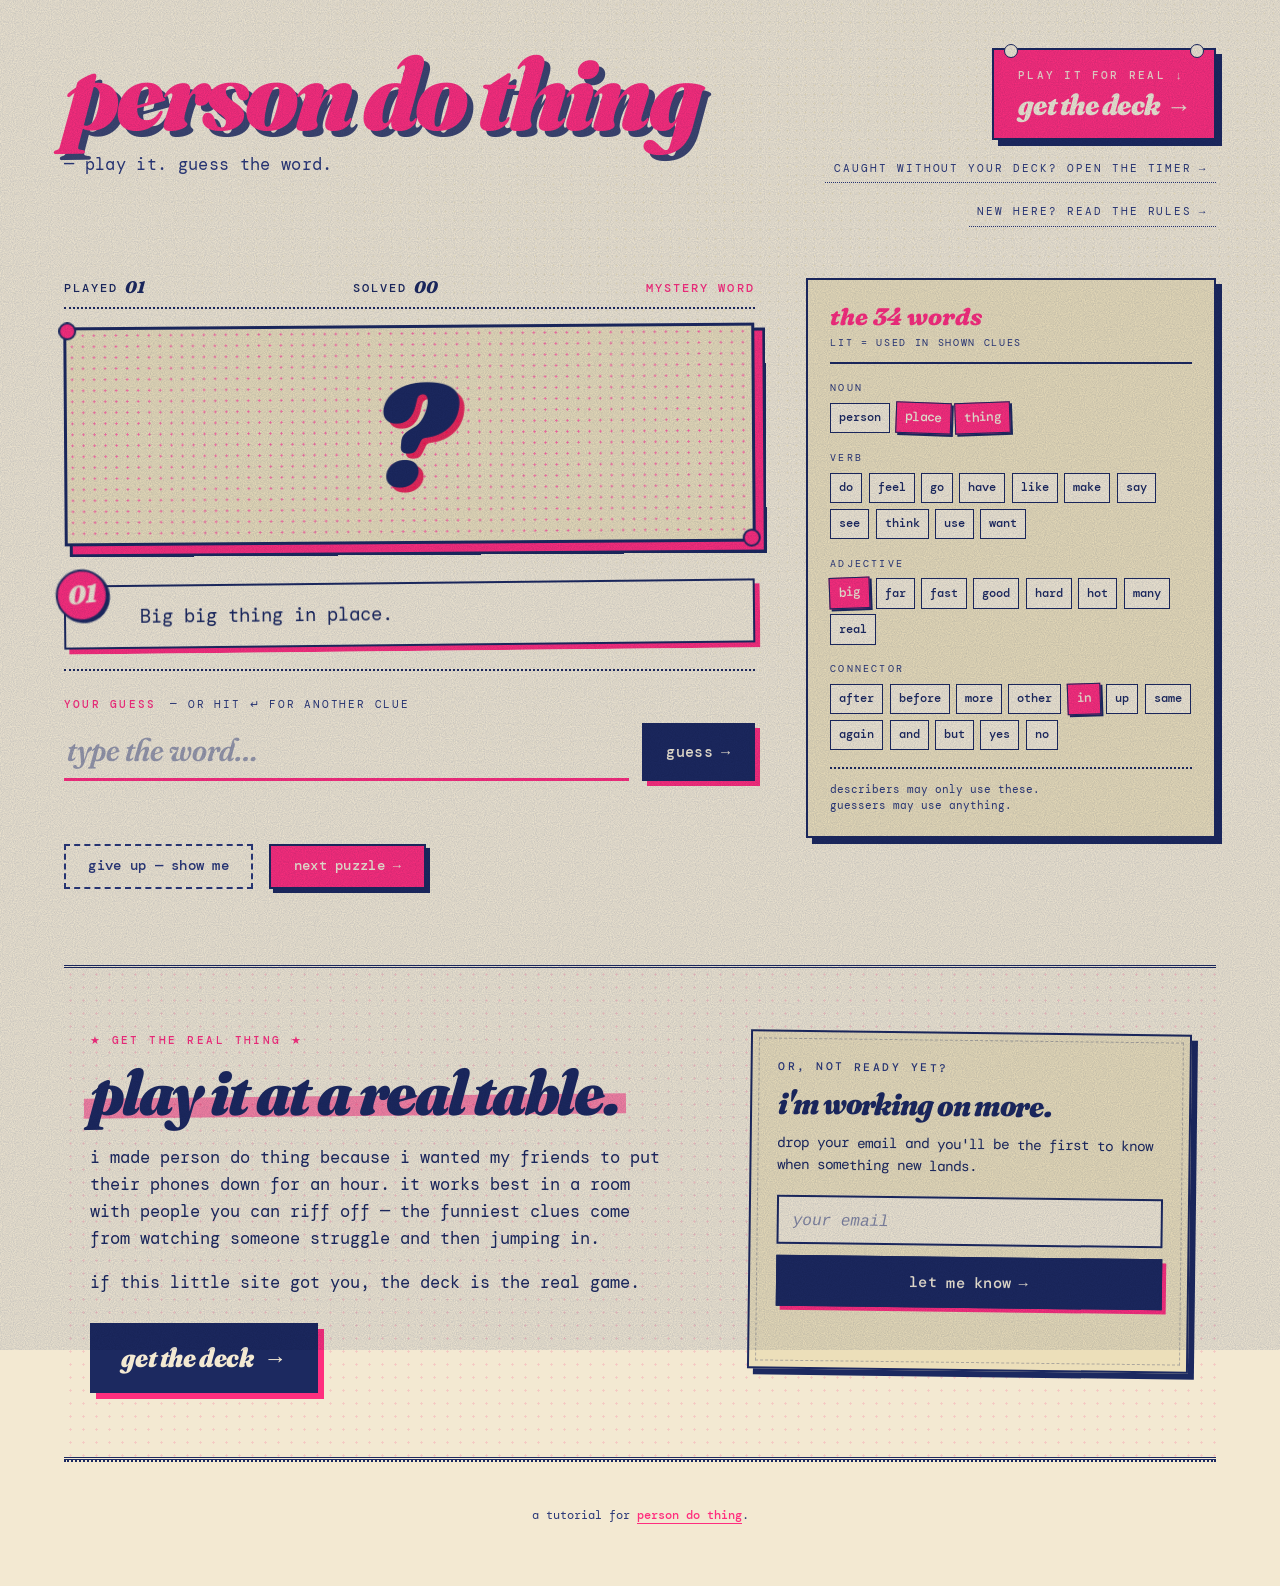
==== commit 382b1378: "Add css versioning" ====
--- a/index.html
+++ b/index.html
@@ -8,7 +8,7 @@
   <link rel="preconnect" href="https://fonts.googleapis.com">
   <link rel="preconnect" href="https://fonts.gstatic.com" crossorigin>
   <link href="https://fonts.googleapis.com/css2?family=Fraunces:ital,opsz,wght,SOFT@0,9..144,300..900,0..100;1,9..144,300..900,0..100&family=DM+Mono:ital,wght@0,300;0,400;0,500;1,400&display=swap" rel="stylesheet">
-  <link rel="stylesheet" href="styles.css">
+  <link rel="stylesheet" href="styles.css?v=2">
 </head>
 <body>
   <div class="grain" aria-hidden="true"></div>
